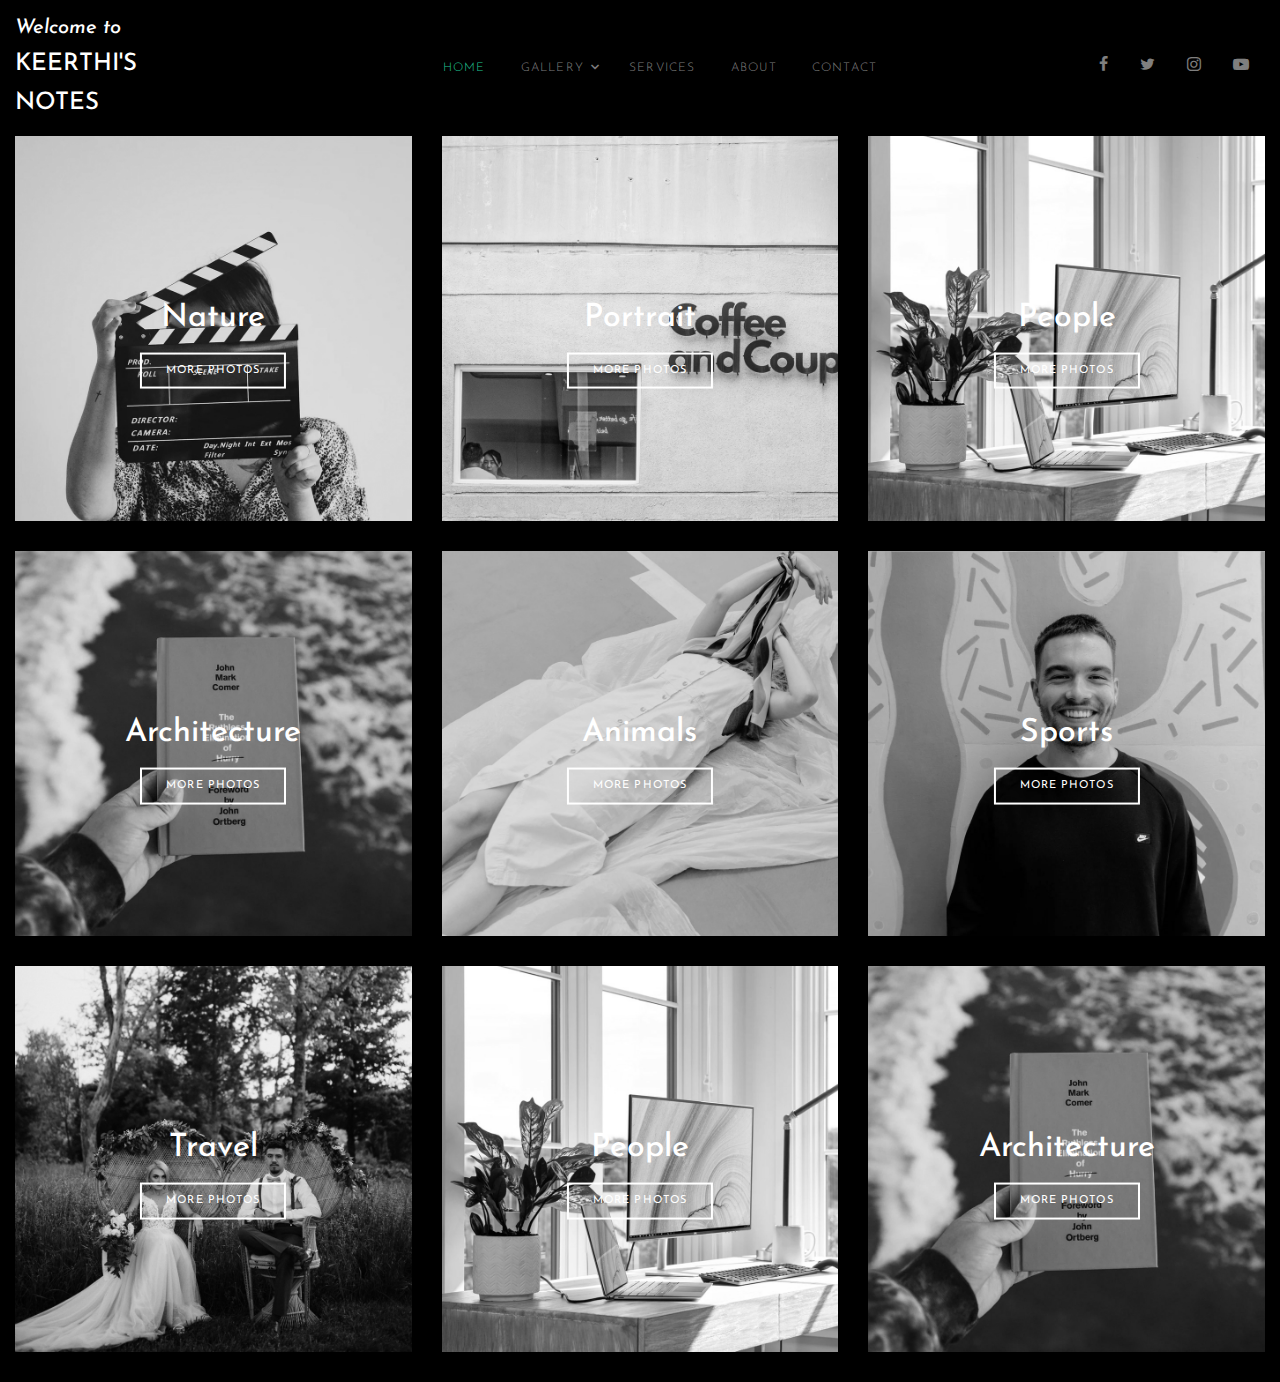
==== templates/index.html @ 89a1dc0a "imported files" ====
<!DOCTYPE html>
<html lang="en">
<head>
 

  <title>Keerthi &natur; Notes</title>
  <meta charset="utf-8">
  <meta name="viewport" content="width=device-width, initial-scale=1, shrink-to-fit=no">
  <link href="/static/images/favicon.png" rel="icon">
  <link href="/static/images/apple-touch-icon.png" rel="apple-touch-icon">
  <link href="https://fonts.googleapis.com/css2?family=Josefin+Sans:wght@400;700&family=Roboto+Mono:wght@400;700&display=swap" rel="stylesheet">
  <link rel="stylesheet" href="/static/fonts/icomoon/style.css">

  <link rel="stylesheet" href="/static/css/bootstrap.min.css">
  <link rel="stylesheet" href="/static/css/magnific-popup.css">
  <link rel="stylesheet" href="/static/css/jquery-ui.css">
  <link rel="stylesheet" href="/static/css/owl.carousel.min.css">
  <link rel="stylesheet" href="/static/css/owl.theme.default.min.css">

  <link rel="stylesheet" href="/static/css/lightgallery.min.css">    

  <link rel="stylesheet" href="/static/css/bootstrap-datepicker.css">

  <link rel="stylesheet" href="/static/fonts/flaticon/font/flaticon.css">

  <link rel="stylesheet" href="/static/css/swiper.css">

  <link rel="stylesheet" href="/static/css/aos.css">

  <link rel="stylesheet" href="/static/css/style.css">

</head>
<body>
  
  
  <div class="site-wrap">
    
    <div class="site-mobile-menu">

      <div class="site-mobile-menu-header">
        <div class="site-mobile-menu-close mt-3">
          <span class="icon-close2 js-menu-toggle"></span>
          
        </div>
      </div>
      <div class="site-mobile-menu-body"></div>
    </div>
    
   

    <header class="site-navbar py-3" role="banner">

      <div class="container-fluid">
        
        <div class="row align-items-center">
          
          <div class="col-6 col-xl-2" data-aos="fade-down">
            <span class="text-white h5 mb-0"><em>Welcome to</em></span>
            <h2 class="mb-0"><a href="/" class="text-white h4 mb-0">KEERTHI'S NOTES</a></h2>
          </div>
          
          <div class="col-10 col-md-8 d-none d-xl-block" data-aos="fade-down">
            
            <nav class="site-navigation position-relative text-right text-lg-center" role="navigation">

              <ul class="site-menu js-clone-nav mx-auto d-none d-lg-block">
                <li class="active"><a href="/">Home</a></li>
                <li class="has-children">
                  <a href="/single">Gallery</a>
                  <ul class="dropdown">
                    <li><a href="#">Nature</a></li>
                    <li><a href="#">Portrait</a></li>
                    <li><a href="#">People</a></li>
                    <li><a href="#">Architecture</a></li>
                    <li><a href="#">Animals</a></li>
                    <li><a href="#">Sports</a></li>
                    <li><a href="#">Travel</a></li>
                    <li class="has-children">
                      <a href="#">Sub Menu</a>
                      <ul class="dropdown">
                        <li><a href="#">Menu One</a></li>
                        <li><a href="#">Menu Two</a></li>
                        <li><a href="#">Menu Three</a></li>
                      </ul>
                    </li>
                  </ul>
                </li>
                <li><a href="/services">Services</a></li>
                <li><a href="/about">About</a></li>
                <li><a href="/templates/contact">Contact</a></li>
              </ul>
            </nav>
          </div>
          
          <div class="col-6 col-xl-2 text-right" data-aos="fade-down">
            <div class="d-none d-xl-inline-block">
              <ul class="site-menu js-clone-nav ml-auto list-unstyled d-flex text-right mb-0" data-class="social">
                <li>
                  <a href="#" class="pl-0 pr-3"><span class="icon-facebook"></span></a>
                </li>
                <li>
                  <a href="#" class="pl-3 pr-3"><span class="icon-twitter"></span></a>
                </li>
                <li>
                  <a href="#" class="pl-3 pr-3"><span class="icon-instagram"></span></a>
                </li>
                <li>
                  <a href="#" class="pl-3 pr-3"><span class="icon-youtube-play"></span></a>
                </li>
              </ul>
            </div>

            <div class="d-inline-block d-xl-none ml-md-0 mr-auto py-3" style="position: relative; top: 3px;"><a href="#" class="site-menu-toggle js-menu-toggle text-black"><span class="icon-menu h3"></span></a></div>

          </div>

        </div>
      </div>
      
    </header>

    

    <div class="container-fluid" data-aos="fade" data-aos-delay="500">
      <div class="row">
        <div class="col-lg-4">

          <div class="image-wrap-2">
            <div class="image-info">
              <h2 class="mb-3">Nature</h2>
              <a href="/single" class="btn btn-outline-white py-2 px-4">More Photos</a>
            </div>
            <img src="/static/images/img_1.jpg" alt="Image" class="img-fluid">
          </div>

        </div>
        <div class="col-lg-4">
          <div class="image-wrap-2">
            <div class="image-info">
              <h2 class="mb-3">Portrait</h2>
              <a href="/single" class="btn btn-outline-white py-2 px-4">More Photos</a>
            </div>
            <img src="/static/images/img_2.jpg" alt="Image" class="img-fluid">
          </div>
        </div>
        <div class="col-lg-4">
          <div class="image-wrap-2">
            <div class="image-info">
              <h2 class="mb-3">People</h2>
              <a href="/single" class="btn btn-outline-white py-2 px-4">More Photos</a>
            </div>
            <img src="/static/images/img_3.jpg" alt="Image" class="img-fluid">
          </div>
        </div>

        <div class="col-lg-4">
          <div class="image-wrap-2">
            <div class="image-info">
              <h2 class="mb-3">Architecture</h2>
              <a href="/single" class="btn btn-outline-white py-2 px-4">More Photos</a>
            </div>
            <img src="/static/images/img_4.jpg" alt="Image" class="img-fluid">
          </div>
        </div>

        <div class="col-lg-4">
          <div class="image-wrap-2">
            <div class="image-info">
              <h2 class="mb-3">Animals</h2>
              <a href="/single" class="btn btn-outline-white py-2 px-4">More Photos</a>
            </div>
            <img src="/static/images/img_5.jpg" alt="Image" class="img-fluid">
          </div>
        </div>

        <div class="col-lg-4">
          <div class="image-wrap-2">
            <div class="image-info">
              <h2 class="mb-3">Sports</h2>
              <a href="/single" class="btn btn-outline-white py-2 px-4">More Photos</a>
            </div>
            <img src="/static/images/img_6.jpg" alt="Image" class="img-fluid">
          </div>
        </div>

        <div class="col-lg-4">
          <div class="image-wrap-2">
            <div class="image-info">
              <h2 class="mb-3">Travel</h2>
              <a href="/single" class="btn btn-outline-white py-2 px-4">More Photos</a>
            </div>
            <img src="/static/images/img_7.jpg" alt="Image" class="img-fluid">
          </div>
        </div>

        <div class="col-lg-4">
          <div class="image-wrap-2">
            <div class="image-info">
              <h2 class="mb-3">People</h2>
              <a href="/single" class="btn btn-outline-white py-2 px-4">More Photos</a>
            </div>
            <img src="/static/images/img_3.jpg" alt="Image" class="img-fluid">
          </div>
        </div>

        <div class="col-lg-4">
          <div class="image-wrap-2">
            <div class="image-info">
              <h2 class="mb-3">Architecture</h2>
              <a href="/single" class="btn btn-outline-white py-2 px-4">More Photos</a>
            </div>
            <img src="/static/images/img_4.jpg" alt="Image" class="img-fluid">
          </div>
        </div>

      </div>
    </div>
    
    <!-- <div class="footer py-4">
      <div class="container-fluid text-center">
        <p> -->
          <!-- Link back to Colorlib can't be removed. Template is licensed under CC BY 3.0. -->
          <!-- Copyright &copy;<script data-cfasync="false" src="/cdn-cgi/scripts/5c5dd728/cloudflare-static/email-decode.min.js"></script><script>document.write(new Date().getFullYear());</script> All rights reserved | This template is made with <i class="icon-heart-o" aria-hidden="true"></i> by <a href="https://colorlib.com" target="_blank" >Colorlib</a> -->
          <!-- Link back to Colorlib can't be removed. Template is licensed under CC BY 3.0. -->
        <!-- </p>
      </div>
    </div> -->

    

    
    
  </div>
  

  <script src="/static/js/jquery-3.3.1.min.js"></script>
  <script src="/static/js/jquery-migrate-3.0.1.min.js"></script>
  <script src="/static/js/jquery-ui.js"></script>
  <script src="/static/js/popper.min.js"></script>
  <script src="/static/js/bootstrap.min.js"></script>
  <script src="/static/js/owl.carousel.min.js"></script>
  <script src="/static/js/jquery.stellar.min.js"></script>
  <script src="/static/js/jquery.countdown.min.js"></script>
  <script src="/static/js/jquery.magnific-popup.min.js"></script>
  <script src="/static/js/bootstrap-datepicker.min.js"></script>
  <script src="/static/js/swiper.min.js"></script>
  <script src="/static/js/aos.js"></script>

  <script src="/static/js/picturefill.min.js"></script>
  <script src="/static/js/lightgallery-all.min.js"></script>
  <script src="/static/js/jquery.mousewheel.min.js"></script>

  <script src="/static/js/main.js"></script>
  
  <script>
    $(document).ready(function(){
      $('#lightgallery').lightGallery();
    });
  </script>

</body>
</html>
---- static/fonts/icomoon/style.css ----
@font-face {
  font-family: 'icomoon';
  src:  url('fonts/icomoon.eot?10si43');
  src:  url('fonts/icomoon.eot?10si43#iefix') format('embedded-opentype'),
    url('fonts/icomoon.ttf?10si43') format('truetype'),
    url('fonts/icomoon.woff?10si43') format('woff'),
    url('fonts/icomoon.svg?10si43#icomoon') format('svg');
  font-weight: normal;
  font-style: normal;
}

[class^="icon-"], [class*=" icon-"] {
  /* use !important to prevent issues with browser extensions that change fonts */
  font-family: 'icomoon' !important;
  speak: none;
  font-style: normal;
  font-weight: normal;
  font-variant: normal;
  text-transform: none;
  line-height: 1;

  /* Better Font Rendering =========== */
  -webkit-font-smoothing: antialiased;
  -moz-osx-font-smoothing: grayscale;
}

.icon-asterisk:before {
  content: "\f069";
}
.icon-plus:before {
  content: "\f067";
}
.icon-question:before {
  content: "\f128";
}
.icon-minus:before {
  content: "\f068";
}
.icon-glass:before {
  content: "\f000";
}
.icon-music:before {
  content: "\f001";
}
.icon-search:before {
  content: "\f002";
}
.icon-envelope-o:before {
  content: "\f003";
}
.icon-heart:before {
  content: "\f004";
}
.icon-star:before {
  content: "\f005";
}
.icon-star-o:before {
  content: "\f006";
}
.icon-user:before {
  content: "\f007";
}
.icon-film:before {
  content: "\f008";
}
.icon-th-large:before {
  content: "\f009";
}
.icon-th:before {
  content: "\f00a";
}
.icon-th-list:before {
  content: "\f00b";
}
.icon-check:before {
  content: "\f00c";
}
.icon-close:before {
  content: "\f00d";
}
.icon-remove:before {
  content: "\f00d";
}
.icon-times:before {
  content: "\f00d";
}
.icon-search-plus:before {
  content: "\f00e";
}
.icon-search-minus:before {
  content: "\f010";
}
.icon-power-off:before {
  content: "\f011";
}
.icon-signal:before {
  content: "\f012";
}
.icon-cog:before {
  content: "\f013";
}
.icon-gear:before {
  content: "\f013";
}
.icon-trash-o:before {
  content: "\f014";
}
.icon-home:before {
  content: "\f015";
}
.icon-file-o:before {
  content: "\f016";
}
.icon-clock-o:before {
  content: "\f017";
}
.icon-road:before {
  content: "\f018";
}
.icon-download:before {
  content: "\f019";
}
.icon-arrow-circle-o-down:before {
  content: "\f01a";
}
.icon-arrow-circle-o-up:before {
  content: "\f01b";
}
.icon-inbox:before {
  content: "\f01c";
}
.icon-play-circle-o:before {
  content: "\f01d";
}
.icon-repeat:before {
  content: "\f01e";
}
.icon-rotate-right:before {
  content: "\f01e";
}
.icon-refresh:before {
  content: "\f021";
}
.icon-list-alt:before {
  content: "\f022";
}
.icon-lock:before {
  content: "\f023";
}
.icon-flag:before {
  content: "\f024";
}
.icon-headphones:before {
  content: "\f025";
}
.icon-volume-off:before {
  content: "\f026";
}
.icon-volume-down:before {
  content: "\f027";
}
.icon-volume-up:before {
  content: "\f028";
}
.icon-qrcode:before {
  content: "\f029";
}
.icon-barcode:before {
  content: "\f02a";
}
.icon-tag:before {
  content: "\f02b";
}
.icon-tags:before {
  content: "\f02c";
}
.icon-book:before {
  content: "\f02d";
}
.icon-bookmark:before {
  content: "\f02e";
}
.icon-print:before {
  content: "\f02f";
}
.icon-camera:before {
  content: "\f030";
}
.icon-font:before {
  content: "\f031";
}
.icon-bold:before {
  content: "\f032";
}
.icon-italic:before {
  content: "\f033";
}
.icon-text-height:before {
  content: "\f034";
}
.icon-text-width:before {
  content: "\f035";
}
.icon-align-left:before {
  content: "\f036";
}
.icon-align-center:before {
  content: "\f037";
}
.icon-align-right:before {
  content: "\f038";
}
.icon-align-justify:before {
  content: "\f039";
}
.icon-list:before {
  content: "\f03a";
}
.icon-dedent:before {
  content: "\f03b";
}
.icon-outdent:before {
  content: "\f03b";
}
.icon-indent:before {
  content: "\f03c";
}
.icon-video-camera:before {
  content: "\f03d";
}
.icon-image:before {
  content: "\f03e";
}
.icon-photo:before {
  content: "\f03e";
}
.icon-picture-o:before {
  content: "\f03e";
}
.icon-pencil:before {
  content: "\f040";
}
.icon-map-marker:before {
  content: "\f041";
}
.icon-adjust:before {
  content: "\f042";
}
.icon-tint:before {
  content: "\f043";
}
.icon-edit:before {
  content: "\f044";
}
.icon-pencil-square-o:before {
  content: "\f044";
}
.icon-share-square-o:before {
  content: "\f045";
}
.icon-check-square-o:before {
  content: "\f046";
}
.icon-arrows:before {
  content: "\f047";
}
.icon-step-backward:before {
  content: "\f048";
}
.icon-fast-backward:before {
  content: "\f049";
}
.icon-backward:before {
  content: "\f04a";
}
.icon-play:before {
  content: "\f04b";
}
.icon-pause:before {
  content: "\f04c";
}
.icon-stop:before {
  content: "\f04d";
}
.icon-forward:before {
  content: "\f04e";
}
.icon-fast-forward:before {
  content: "\f050";
}
.icon-step-forward:before {
  content: "\f051";
}
.icon-eject:before {
  content: "\f052";
}
.icon-chevron-left:before {
  content: "\f053";
}
.icon-chevron-right:before {
  content: "\f054";
}
.icon-plus-circle:before {
  content: "\f055";
}
.icon-minus-circle:before {
  content: "\f056";
}
.icon-times-circle:before {
  content: "\f057";
}
.icon-check-circle:before {
  content: "\f058";
}
.icon-question-circle:before {
  content: "\f059";
}
.icon-info-circle:before {
  content: "\f05a";
}
.icon-crosshairs:before {
  content: "\f05b";
}
.icon-times-circle-o:before {
  content: "\f05c";
}
.icon-check-circle-o:before {
  content: "\f05d";
}
.icon-ban:before {
  content: "\f05e";
}
.icon-arrow-left:before {
  content: "\f060";
}
.icon-arrow-right:before {
  content: "\f061";
}
.icon-arrow-up:before {
  content: "\f062";
}
.icon-arrow-down:before {
  content: "\f063";
}
.icon-mail-forward:before {
  content: "\f064";
}
.icon-share:before {
  content: "\f064";
}
.icon-expand:before {
  content: "\f065";
}
.icon-compress:before {
  content: "\f066";
}
.icon-exclamation-circle:before {
  content: "\f06a";
}
.icon-gift:before {
  content: "\f06b";
}
.icon-leaf:before {
  content: "\f06c";
}
.icon-fire:before {
  content: "\f06d";
}
.icon-eye:before {
  content: "\f06e";
}
.icon-eye-slash:before {
  content: "\f070";
}
.icon-exclamation-triangle:before {
  content: "\f071";
}
.icon-warning:before {
  content: "\f071";
}
.icon-plane:before {
  content: "\f072";
}
.icon-calendar:before {
  content: "\f073";
}
.icon-random:before {
  content: "\f074";
}
.icon-comment:before {
  content: "\f075";
}
.icon-magnet:before {
  content: "\f076";
}
.icon-chevron-up:before {
  content: "\f077";
}
.icon-chevron-down:before {
  content: "\f078";
}
.icon-retweet:before {
  content: "\f079";
}
.icon-shopping-cart:before {
  content: "\f07a";
}
.icon-folder:before {
  content: "\f07b";
}
.icon-folder-open:before {
  content: "\f07c";
}
.icon-arrows-v:before {
  content: "\f07d";
}
.icon-arrows-h:before {
  content: "\f07e";
}
.icon-bar-chart:before {
  content: "\f080";
}
.icon-bar-chart-o:before {
  content: "\f080";
}
.icon-twitter-square:before {
  content: "\f081";
}
.icon-facebook-square:before {
  content: "\f082";
}
.icon-camera-retro:before {
  content: "\f083";
}
.icon-key:before {
  content: "\f084";
}
.icon-cogs:before {
  content: "\f085";
}
.icon-gears:before {
  content: "\f085";
}
.icon-comments:before {
  content: "\f086";
}
.icon-thumbs-o-up:before {
  content: "\f087";
}
.icon-thumbs-o-down:before {
  content: "\f088";
}
.icon-star-half:before {
  content: "\f089";
}
.icon-heart-o:before {
  content: "\f08a";
}
.icon-sign-out:before {
  content: "\f08b";
}
.icon-linkedin-square:before {
  content: "\f08c";
}
.icon-thumb-tack:before {
  content: "\f08d";
}
.icon-external-link:before {
  content: "\f08e";
}
.icon-sign-in:before {
  content: "\f090";
}
.icon-trophy:before {
  content: "\f091";
}
.icon-github-square:before {
  content: "\f092";
}
.icon-upload:before {
  content: "\f093";
}
.icon-lemon-o:before {
  content: "\f094";
}
.icon-phone:before {
  content: "\f095";
}
.icon-square-o:before {
  content: "\f096";
}
.icon-bookmark-o:before {
  content: "\f097";
}
.icon-phone-square:before {
  content: "\f098";
}
.icon-twitter:before {
  content: "\f099";
}
.icon-facebook:before {
  content: "\f09a";
}
.icon-facebook-f:before {
  content: "\f09a";
}
.icon-github:before {
  content: "\f09b";
}
.icon-unlock:before {
  content: "\f09c";
}
.icon-credit-card:before {
  content: "\f09d";
}
.icon-feed:before {
  content: "\f09e";
}
.icon-rss:before {
  content: "\f09e";
}
.icon-hdd-o:before {
  content: "\f0a0";
}
.icon-bullhorn:before {
  content: "\f0a1";
}
.icon-bell-o:before {
  content: "\f0a2";
}
.icon-certificate:before {
  content: "\f0a3";
}
.icon-hand-o-right:before {
  content: "\f0a4";
}
.icon-hand-o-left:before {
  content: "\f0a5";
}
.icon-hand-o-up:before {
  content: "\f0a6";
}
.icon-hand-o-down:before {
  content: "\f0a7";
}
.icon-arrow-circle-left:before {
  content: "\f0a8";
}
.icon-arrow-circle-right:before {
  content: "\f0a9";
}
.icon-arrow-circle-up:before {
  content: "\f0aa";
}
.icon-arrow-circle-down:before {
  content: "\f0ab";
}
.icon-globe:before {
  content: "\f0ac";
}
.icon-wrench:before {
  content: "\f0ad";
}
.icon-tasks:before {
  content: "\f0ae";
}
.icon-filter:before {
  content: "\f0b0";
}
.icon-briefcase:before {
  content: "\f0b1";
}
.icon-arrows-alt:before {
  content: "\f0b2";
}
.icon-group:before {
  content: "\f0c0";
}
.icon-users:before {
  content: "\f0c0";
}
.icon-chain:before {
  content: "\f0c1";
}
.icon-link:before {
  content: "\f0c1";
}
.icon-cloud:before {
  content: "\f0c2";
}
.icon-flask:before {
  content: "\f0c3";
}
.icon-cut:before {
  content: "\f0c4";
}
.icon-scissors:before {
  content: "\f0c4";
}
.icon-copy:before {
  content: "\f0c5";
}
.icon-files-o:before {
  content: "\f0c5";
}
.icon-paperclip:before {
  content: "\f0c6";
}
.icon-floppy-o:before {
  content: "\f0c7";
}
.icon-save:before {
  content: "\f0c7";
}
.icon-square:before {
  content: "\f0c8";
}
.icon-bars:before {
  content: "\f0c9";
}
.icon-navicon:before {
  content: "\f0c9";
}
.icon-reorder:before {
  content: "\f0c9";
}
.icon-list-ul:before {
  content: "\f0ca";
}
.icon-list-ol:before {
  content: "\f0cb";
}
.icon-strikethrough:before {
  content: "\f0cc";
}
.icon-underline:before {
  content: "\f0cd";
}
.icon-table:before {
  content: "\f0ce";
}
.icon-magic:before {
  content: "\f0d0";
}
.icon-truck:before {
  content: "\f0d1";
}
.icon-pinterest:before {
  content: "\f0d2";
}
.icon-pinterest-square:before {
  content: "\f0d3";
}
.icon-google-plus-square:before {
  content: "\f0d4";
}
.icon-google-plus:before {
  content: "\f0d5";
}
.icon-money:before {
  content: "\f0d6";
}
.icon-caret-down:before {
  content: "\f0d7";
}
.icon-caret-up:before {
  content: "\f0d8";
}
.icon-caret-left:before {
  content: "\f0d9";
}
.icon-caret-right:before {
  content: "\f0da";
}
.icon-columns:before {
  content: "\f0db";
}
.icon-sort:before {
  content: "\f0dc";
}
.icon-unsorted:before {
  content: "\f0dc";
}
.icon-sort-desc:before {
  content: "\f0dd";
}
.icon-sort-down:before {
  content: "\f0dd";
}
.icon-sort-asc:before {
  content: "\f0de";
}
.icon-sort-up:before {
  content: "\f0de";
}
.icon-envelope:before {
  content: "\f0e0";
}
.icon-linkedin:before {
  content: "\f0e1";
}
.icon-rotate-left:before {
  content: "\f0e2";
}
.icon-undo:before {
  content: "\f0e2";
}
.icon-gavel:before {
  content: "\f0e3";
}
.icon-legal:before {
  content: "\f0e3";
}
.icon-dashboard:before {
  content: "\f0e4";
}
.icon-tachometer:before {
  content: "\f0e4";
}
.icon-comment-o:before {
  content: "\f0e5";
}
.icon-comments-o:before {
  content: "\f0e6";
}
.icon-bolt:before {
  content: "\f0e7";
}
.icon-flash:before {
  content: "\f0e7";
}
.icon-sitemap:before {
  content: "\f0e8";
}
.icon-umbrella:before {
  content: "\f0e9";
}
.icon-clipboard:before {
  content: "\f0ea";
}
.icon-paste:before {
  content: "\f0ea";
}
.icon-lightbulb-o:before {
  content: "\f0eb";
}
.icon-exchange:before {
  content: "\f0ec";
}
.icon-cloud-download:before {
  content: "\f0ed";
}
.icon-cloud-upload:before {
  content: "\f0ee";
}
.icon-user-md:before {
  content: "\f0f0";
}
.icon-stethoscope:before {
  content: "\f0f1";
}
.icon-suitcase:before {
  content: "\f0f2";
}
.icon-bell:before {
  content: "\f0f3";
}
.icon-coffee:before {
  content: "\f0f4";
}
.icon-cutlery:before {
  content: "\f0f5";
}
.icon-file-text-o:before {
  content: "\f0f6";
}
.icon-building-o:before {
  content: "\f0f7";
}
.icon-hospital-o:before {
  content: "\f0f8";
}
.icon-ambulance:before {
  content: "\f0f9";
}
.icon-medkit:before {
  content: "\f0fa";
}
.icon-fighter-jet:before {
  content: "\f0fb";
}
.icon-beer:before {
  content: "\f0fc";
}
.icon-h-square:before {
  content: "\f0fd";
}
.icon-plus-square:before {
  content: "\f0fe";
}
.icon-angle-double-left:before {
  content: "\f100";
}
.icon-angle-double-right:before {
  content: "\f101";
}
.icon-angle-double-up:before {
  content: "\f102";
}
.icon-angle-double-down:before {
  content: "\f103";
}
.icon-angle-left:before {
  content: "\f104";
}
.icon-angle-right:before {
  content: "\f105";
}
.icon-angle-up:before {
  content: "\f106";
}
.icon-angle-down:before {
  content: "\f107";
}
.icon-desktop:before {
  content: "\f108";
}
.icon-laptop:before {
  content: "\f109";
}
.icon-tablet:before {
  content: "\f10a";
}
.icon-mobile:before {
  content: "\f10b";
}
.icon-mobile-phone:before {
  content: "\f10b";
}
.icon-circle-o:before {
  content: "\f10c";
}
.icon-quote-left:before {
  content: "\f10d";
}
.icon-quote-right:before {
  content: "\f10e";
}
.icon-spinner:before {
  content: "\f110";
}
.icon-circle:before {
  content: "\f111";
}
.icon-mail-reply:before {
  content: "\f112";
}
.icon-reply:before {
  content: "\f112";
}
.icon-github-alt:before {
  content: "\f113";
}
.icon-folder-o:before {
  content: "\f114";
}
.icon-folder-open-o:before {
  content: "\f115";
}
.icon-smile-o:before {
  content: "\f118";
}
.icon-frown-o:before {
  content: "\f119";
}
.icon-meh-o:before {
  content: "\f11a";
}
.icon-gamepad:before {
  content: "\f11b";
}
.icon-keyboard-o:before {
  content: "\f11c";
}
.icon-flag-o:before {
  content: "\f11d";
}
.icon-flag-checkered:before {
  content: "\f11e";
}
.icon-terminal:before {
  content: "\f120";
}
.icon-code:before {
  content: "\f121";
}
.icon-mail-reply-all:before {
  content: "\f122";
}
.icon-reply-all:before {
  content: "\f122";
}
.icon-star-half-empty:before {
  content: "\f123";
}
.icon-star-half-full:before {
  content: "\f123";
}
.icon-star-half-o:before {
  content: "\f123";
}
.icon-location-arrow:before {
  content: "\f124";
}
.icon-crop:before {
  content: "\f125";
}
.icon-code-fork:before {
  content: "\f126";
}
.icon-chain-broken:before {
  content: "\f127";
}
.icon-unlink:before {
  content: "\f127";
}
.icon-info:before {
  content: "\f129";
}
.icon-exclamation:before {
  content: "\f12a";
}
.icon-superscript:before {
  content: "\f12b";
}
.icon-subscript:before {
  content: "\f12c";
}
.icon-eraser:before {
  content: "\f12d";
}
.icon-puzzle-piece:before {
  content: "\f12e";
}
.icon-microphone:before {
  content: "\f130";
}
.icon-microphone-slash:before {
  content: "\f131";
}
.icon-shield:before {
  content: "\f132";
}
.icon-calendar-o:before {
  content: "\f133";
}
.icon-fire-extinguisher:before {
  content: "\f134";
}
.icon-rocket:before {
  content: "\f135";
}
.icon-maxcdn:before {
  content: "\f136";
}
.icon-chevron-circle-left:before {
  content: "\f137";
}
.icon-chevron-circle-right:before {
  content: "\f138";
}
.icon-chevron-circle-up:before {
  content: "\f139";
}
.icon-chevron-circle-down:before {
  content: "\f13a";
}
.icon-html5:before {
  content: "\f13b";
}
.icon-css3:before {
  content: "\f13c";
}
.icon-anchor:before {
  content: "\f13d";
}
.icon-unlock-alt:before {
  content: "\f13e";
}
.icon-bullseye:before {
  content: "\f140";
}
.icon-ellipsis-h:before {
  content: "\f141";
}
.icon-ellipsis-v:before {
  content: "\f142";
}
.icon-rss-square:before {
  content: "\f143";
}
.icon-play-circle:before {
  content: "\f144";
}
.icon-ticket:before {
  content: "\f145";
}
.icon-minus-square:before {
  content: "\f146";
}
.icon-minus-square-o:before {
  content: "\f147";
}
.icon-level-up:before {
  content: "\f148";
}
.icon-level-down:before {
  content: "\f149";
}
.icon-check-square:before {
  content: "\f14a";
}
.icon-pencil-square:before {
  content: "\f14b";
}
.icon-external-link-square:before {
  content: "\f14c";
}
.icon-share-square:before {
  content: "\f14d";
}
.icon-compass:before {
  content: "\f14e";
}
.icon-caret-square-o-down:before {
  content: "\f150";
}
.icon-toggle-down:before {
  content: "\f150";
}
.icon-caret-square-o-up:before {
  content: "\f151";
}
.icon-toggle-up:before {
  content: "\f151";
}
.icon-caret-square-o-right:before {
  content: "\f152";
}
.icon-toggle-right:before {
  content: "\f152";
}
.icon-eur:before {
  content: "\f153";
}
.icon-euro:before {
  content: "\f153";
}
.icon-gbp:before {
  content: "\f154";
}
.icon-dollar:before {
  content: "\f155";
}
.icon-usd:before {
  content: "\f155";
}
.icon-inr:before {
  content: "\f156";
}
.icon-rupee:before {
  content: "\f156";
}
.icon-cny:before {
  content: "\f157";
}
.icon-jpy:before {
  content: "\f157";
}
.icon-rmb:before {
  content: "\f157";
}
.icon-yen:before {
  content: "\f157";
}
.icon-rouble:before {
  content: "\f158";
}
.icon-rub:before {
  content: "\f158";
}
.icon-ruble:before {
  content: "\f158";
}
.icon-krw:before {
  content: "\f159";
}
.icon-won:before {
  content: "\f159";
}
.icon-bitcoin:before {
  content: "\f15a";
}
.icon-btc:before {
  content: "\f15a";
}
.icon-file:before {
  content: "\f15b";
}
.icon-file-text:before {
  content: "\f15c";
}
.icon-sort-alpha-asc:before {
  content: "\f15d";
}
.icon-sort-alpha-desc:before {
  content: "\f15e";
}
.icon-sort-amount-asc:before {
  content: "\f160";
}
.icon-sort-amount-desc:before {
  content: "\f161";
}
.icon-sort-numeric-asc:before {
  content: "\f162";
}
.icon-sort-numeric-desc:before {
  content: "\f163";
}
.icon-thumbs-up:before {
  content: "\f164";
}
.icon-thumbs-down:before {
  content: "\f165";
}
.icon-youtube-square:before {
  content: "\f166";
}
.icon-youtube:before {
  content: "\f167";
}
.icon-xing:before {
  content: "\f168";
}
.icon-xing-square:before {
  content: "\f169";
}
.icon-youtube-play:before {
  content: "\f16a";
}
.icon-dropbox:before {
  content: "\f16b";
}
.icon-stack-overflow:before {
  content: "\f16c";
}
.icon-instagram:before {
  content: "\f16d";
}
.icon-flickr:before {
  content: "\f16e";
}
.icon-adn:before {
  content: "\f170";
}
.icon-bitbucket:before {
  content: "\f171";
}
.icon-bitbucket-square:before {
  content: "\f172";
}
.icon-tumblr:before {
  content: "\f173";
}
.icon-tumblr-square:before {
  content: "\f174";
}
.icon-long-arrow-down:before {
  content: "\f175";
}
.icon-long-arrow-up:before {
  content: "\f176";
}
.icon-long-arrow-left:before {
  content: "\f177";
}
.icon-long-arrow-right:before {
  content: "\f178";
}
.icon-apple:before {
  content: "\f179";
}
.icon-windows:before {
  content: "\f17a";
}
.icon-android:before {
  content: "\f17b";
}
.icon-linux:before {
  content: "\f17c";
}
.icon-dribbble:before {
  content: "\f17d";
}
.icon-skype:before {
  content: "\f17e";
}
.icon-foursquare:before {
  content: "\f180";
}
.icon-trello:before {
  content: "\f181";
}
.icon-female:before {
  content: "\f182";
}
.icon-male:before {
  content: "\f183";
}
.icon-gittip:before {
  content: "\f184";
}
.icon-gratipay:before {
  content: "\f184";
}
.icon-sun-o:before {
  content: "\f185";
}
.icon-moon-o:before {
  content: "\f186";
}
.icon-archive:before {
  content: "\f187";
}
.icon-bug:before {
  content: "\f188";
}
.icon-vk:before {
  content: "\f189";
}
.icon-weibo:before {
  content: "\f18a";
}
.icon-renren:before {
  content: "\f18b";
}
.icon-pagelines:before {
  content: "\f18c";
}
.icon-stack-exchange:before {
  content: "\f18d";
}
.icon-arrow-circle-o-right:before {
  content: "\f18e";
}
.icon-arrow-circle-o-left:before {
  content: "\f190";
}
.icon-caret-square-o-left:before {
  content: "\f191";
}
.icon-toggle-left:before {
  content: "\f191";
}
.icon-dot-circle-o:before {
  content: "\f192";
}
.icon-wheelchair:before {
  content: "\f193";
}
.icon-vimeo-square:before {
  content: "\f194";
}
.icon-try:before {
  content: "\f195";
}
.icon-turkish-lira:before {
  content: "\f195";
}
.icon-plus-square-o:before {
  content: "\f196";
}
.icon-space-shuttle:before {
  content: "\f197";
}
.icon-slack:before {
  content: "\f198";
}
.icon-envelope-square:before {
  content: "\f199";
}
.icon-wordpress:before {
  content: "\f19a";
}
.icon-openid:before {
  content: "\f19b";
}
.icon-bank:before {
  content: "\f19c";
}
.icon-institution:before {
  content: "\f19c";
}
.icon-university:before {
  content: "\f19c";
}
.icon-graduation-cap:before {
  content: "\f19d";
}
.icon-mortar-board:before {
  content: "\f19d";
}
.icon-yahoo:before {
  content: "\f19e";
}
.icon-google:before {
  content: "\f1a0";
}
.icon-reddit:before {
  content: "\f1a1";
}
.icon-reddit-square:before {
  content: "\f1a2";
}
.icon-stumbleupon-circle:before {
  content: "\f1a3";
}
.icon-stumbleupon:before {
  content: "\f1a4";
}
.icon-delicious:before {
  content: "\f1a5";
}
.icon-digg:before {
  content: "\f1a6";
}
.icon-pied-piper-pp:before {
  content: "\f1a7";
}
.icon-pied-piper-alt:before {
  content: "\f1a8";
}
.icon-drupal:before {
  content: "\f1a9";
}
.icon-joomla:before {
  content: "\f1aa";
}
.icon-language:before {
  content: "\f1ab";
}
.icon-fax:before {
  content: "\f1ac";
}
.icon-building:before {
  content: "\f1ad";
}
.icon-child:before {
  content: "\f1ae";
}
.icon-paw:before {
  content: "\f1b0";
}
.icon-spoon:before {
  content: "\f1b1";
}
.icon-cube:before {
  content: "\f1b2";
}
.icon-cubes:before {
  content: "\f1b3";
}
.icon-behance:before {
  content: "\f1b4";
}
.icon-behance-square:before {
  content: "\f1b5";
}
.icon-steam:before {
  content: "\f1b6";
}
.icon-steam-square:before {
  content: "\f1b7";
}
.icon-recycle:before {
  content: "\f1b8";
}
.icon-automobile:before {
  content: "\f1b9";
}
.icon-car:before {
  content: "\f1b9";
}
.icon-cab:before {
  content: "\f1ba";
}
.icon-taxi:before {
  content: "\f1ba";
}
.icon-tree:before {
  content: "\f1bb";
}
.icon-spotify:before {
  content: "\f1bc";
}
.icon-deviantart:before {
  content: "\f1bd";
}
.icon-soundcloud:before {
  content: "\f1be";
}
.icon-database:before {
  content: "\f1c0";
}
.icon-file-pdf-o:before {
  content: "\f1c1";
}
.icon-file-word-o:before {
  content: "\f1c2";
}
.icon-file-excel-o:before {
  content: "\f1c3";
}
.icon-file-powerpoint-o:before {
  content: "\f1c4";
}
.icon-file-image-o:before {
  content: "\f1c5";
}
.icon-file-photo-o:before {
  content: "\f1c5";
}
.icon-file-picture-o:before {
  content: "\f1c5";
}
.icon-file-archive-o:before {
  content: "\f1c6";
}
.icon-file-zip-o:before {
  content: "\f1c6";
}
.icon-file-audio-o:before {
  content: "\f1c7";
}
.icon-file-sound-o:before {
  content: "\f1c7";
}
.icon-file-movie-o:before {
  content: "\f1c8";
}
.icon-file-video-o:before {
  content: "\f1c8";
}
.icon-file-code-o:before {
  content: "\f1c9";
}
.icon-vine:before {
  content: "\f1ca";
}
.icon-codepen:before {
  content: "\f1cb";
}
.icon-jsfiddle:before {
  content: "\f1cc";
}
.icon-life-bouy:before {
  content: "\f1cd";
}
.icon-life-buoy:before {
  content: "\f1cd";
}
.icon-life-ring:before {
  content: "\f1cd";
}
.icon-life-saver:before {
  content: "\f1cd";
}
.icon-support:before {
  content: "\f1cd";
}
.icon-circle-o-notch:before {
  content: "\f1ce";
}
.icon-ra:before {
  content: "\f1d0";
}
.icon-rebel:before {
  content: "\f1d0";
}
.icon-resistance:before {
  content: "\f1d0";
}
.icon-empire:before {
  content: "\f1d1";
}
.icon-ge:before {
  content: "\f1d1";
}
.icon-git-square:before {
  content: "\f1d2";
}
.icon-git:before {
  content: "\f1d3";
}
.icon-hacker-news:before {
  content: "\f1d4";
}
.icon-y-combinator-square:before {
  content: "\f1d4";
}
.icon-yc-square:before {
  content: "\f1d4";
}
.icon-tencent-weibo:before {
  content: "\f1d5";
}
.icon-qq:before {
  content: "\f1d6";
}
.icon-wechat:before {
  content: "\f1d7";
}
.icon-weixin:before {
  content: "\f1d7";
}
.icon-paper-plane:before {
  content: "\f1d8";
}
.icon-send:before {
  content: "\f1d8";
}
.icon-paper-plane-o:before {
  content: "\f1d9";
}
.icon-send-o:before {
  content: "\f1d9";
}
.icon-history:before {
  content: "\f1da";
}
.icon-circle-thin:before {
  content: "\f1db";
}
.icon-header:before {
  content: "\f1dc";
}
.icon-paragraph:before {
  content: "\f1dd";
}
.icon-sliders:before {
  content: "\f1de";
}
.icon-share-alt:before {
  content: "\f1e0";
}
.icon-share-alt-square:before {
  content: "\f1e1";
}
.icon-bomb:before {
  content: "\f1e2";
}
.icon-futbol-o:before {
  content: "\f1e3";
}
.icon-soccer-ball-o:before {
  content: "\f1e3";
}
.icon-tty:before {
  content: "\f1e4";
}
.icon-binoculars:before {
  content: "\f1e5";
}
.icon-plug:before {
  content: "\f1e6";
}
.icon-slideshare:before {
  content: "\f1e7";
}
.icon-twitch:before {
  content: "\f1e8";
}
.icon-yelp:before {
  content: "\f1e9";
}
.icon-newspaper-o:before {
  content: "\f1ea";
}
.icon-wifi:before {
  content: "\f1eb";
}
.icon-calculator:before {
  content: "\f1ec";
}
.icon-paypal:before {
  content: "\f1ed";
}
.icon-google-wallet:before {
  content: "\f1ee";
}
.icon-cc-visa:before {
  content: "\f1f0";
}
.icon-cc-mastercard:before {
  content: "\f1f1";
}
.icon-cc-discover:before {
  content: "\f1f2";
}
.icon-cc-amex:before {
  content: "\f1f3";
}
.icon-cc-paypal:before {
  content: "\f1f4";
}
.icon-cc-stripe:before {
  content: "\f1f5";
}
.icon-bell-slash:before {
  content: "\f1f6";
}
.icon-bell-slash-o:before {
  content: "\f1f7";
}
.icon-trash:before {
  content: "\f1f8";
}
.icon-copyright:before {
  content: "\f1f9";
}
.icon-at:before {
  content: "\f1fa";
}
.icon-eyedropper:before {
  content: "\f1fb";
}
.icon-paint-brush:before {
  content: "\f1fc";
}
.icon-birthday-cake:before {
  content: "\f1fd";
}
.icon-area-chart:before {
  content: "\f1fe";
}
.icon-pie-chart:before {
  content: "\f200";
}
.icon-line-chart:before {
  content: "\f201";
}
.icon-lastfm:before {
  content: "\f202";
}
.icon-lastfm-square:before {
  content: "\f203";
}
.icon-toggle-off:before {
  content: "\f204";
}
.icon-toggle-on:before {
  content: "\f205";
}
.icon-bicycle:before {
  content: "\f206";
}
.icon-bus:before {
  content: "\f207";
}
.icon-ioxhost:before {
  content: "\f208";
}
.icon-angellist:before {
  content: "\f209";
}
.icon-cc:before {
  content: "\f20a";
}
.icon-ils:before {
  content: "\f20b";
}
.icon-shekel:before {
  content: "\f20b";
}
.icon-sheqel:before {
  content: "\f20b";
}
.icon-meanpath:before {
  content: "\f20c";
}
.icon-buysellads:before {
  content: "\f20d";
}
.icon-connectdevelop:before {
  content: "\f20e";
}
.icon-dashcube:before {
  content: "\f210";
}
.icon-forumbee:before {
  content: "\f211";
}
.icon-leanpub:before {
  content: "\f212";
}
.icon-sellsy:before {
  content: "\f213";
}
.icon-shirtsinbulk:before {
  content: "\f214";
}
.icon-simplybuilt:before {
  content: "\f215";
}
.icon-skyatlas:before {
  content: "\f216";
}
.icon-cart-plus:before {
  content: "\f217";
}
.icon-cart-arrow-down:before {
  content: "\f218";
}
.icon-diamond:before {
  content: "\f219";
}
.icon-ship:before {
  content: "\f21a";
}
.icon-user-secret:before {
  content: "\f21b";
}
.icon-motorcycle:before {
  content: "\f21c";
}
.icon-street-view:before {
  content: "\f21d";
}
.icon-heartbeat:before {
  content: "\f21e";
}
.icon-venus:before {
  content: "\f221";
}
.icon-mars:before {
  content: "\f222";
}
.icon-mercury:before {
  content: "\f223";
}
.icon-intersex:before {
  content: "\f224";
}
.icon-transgender:before {
  content: "\f224";
}
.icon-transgender-alt:before {
  content: "\f225";
}
.icon-venus-double:before {
  content: "\f226";
}
.icon-mars-double:before {
  content: "\f227";
}
.icon-venus-mars:before {
  content: "\f228";
}
.icon-mars-stroke:before {
  content: "\f229";
}
.icon-mars-stroke-v:before {
  content: "\f22a";
}
.icon-mars-stroke-h:before {
  content: "\f22b";
}
.icon-neuter:before {
  content: "\f22c";
}
.icon-genderless:before {
  content: "\f22d";
}
.icon-facebook-official:before {
  content: "\f230";
}
.icon-pinterest-p:before {
  content: "\f231";
}
.icon-whatsapp:before {
  content: "\f232";
}
.icon-server:before {
  content: "\f233";
}
.icon-user-plus:before {
  content: "\f234";
}
.icon-user-times:before {
  content: "\f235";
}
.icon-bed:before {
  content: "\f236";
}
.icon-hotel:before {
  content: "\f236";
}
.icon-viacoin:before {
  content: "\f237";
}
.icon-train:before {
  content: "\f238";
}
.icon-subway:before {
  content: "\f239";
}
.icon-medium:before {
  content: "\f23a";
}
.icon-y-combinator:before {
  content: "\f23b";
}
.icon-yc:before {
  content: "\f23b";
}
.icon-optin-monster:before {
  content: "\f23c";
}
.icon-opencart:before {
  content: "\f23d";
}
.icon-expeditedssl:before {
  content: "\f23e";
}
.icon-battery:before {
  content: "\f240";
}
.icon-battery-4:before {
  content: "\f240";
}
.icon-battery-full:before {
  content: "\f240";
}
.icon-battery-3:before {
  content: "\f241";
}
.icon-battery-three-quarters:before {
  content: "\f241";
}
.icon-battery-2:before {
  content: "\f242";
}
.icon-battery-half:before {
  content: "\f242";
}
.icon-battery-1:before {
  content: "\f243";
}
.icon-battery-quarter:before {
  content: "\f243";
}
.icon-battery-0:before {
  content: "\f244";
}
.icon-battery-empty:before {
  content: "\f244";
}
.icon-mouse-pointer:before {
  content: "\f245";
}
.icon-i-cursor:before {
  content: "\f246";
}
.icon-object-group:before {
  content: "\f247";
}
.icon-object-ungroup:before {
  content: "\f248";
}
.icon-sticky-note:before {
  content: "\f249";
}
.icon-sticky-note-o:before {
  content: "\f24a";
}
.icon-cc-jcb:before {
  content: "\f24b";
}
.icon-cc-diners-club:before {
  content: "\f24c";
}
.icon-clone:before {
  content: "\f24d";
}
.icon-balance-scale:before {
  content: "\f24e";
}
.icon-hourglass-o:before {
  content: "\f250";
}
.icon-hourglass-1:before {
  content: "\f251";
}
.icon-hourglass-start:before {
  content: "\f251";
}
.icon-hourglass-2:before {
  content: "\f252";
}
.icon-hourglass-half:before {
  content: "\f252";
}
.icon-hourglass-3:before {
  content: "\f253";
}
.icon-hourglass-end:before {
  content: "\f253";
}
.icon-hourglass:before {
  content: "\f254";
}
.icon-hand-grab-o:before {
  content: "\f255";
}
.icon-hand-rock-o:before {
  content: "\f255";
}
.icon-hand-paper-o:before {
  content: "\f256";
}
.icon-hand-stop-o:before {
  content: "\f256";
}
.icon-hand-scissors-o:before {
  content: "\f257";
}
.icon-hand-lizard-o:before {
  content: "\f258";
}
.icon-hand-spock-o:before {
  content: "\f259";
}
.icon-hand-pointer-o:before {
  content: "\f25a";
}
.icon-hand-peace-o:before {
  content: "\f25b";
}
.icon-trademark:before {
  content: "\f25c";
}
.icon-registered:before {
  content: "\f25d";
}
.icon-creative-commons:before {
  content: "\f25e";
}
.icon-gg:before {
  content: "\f260";
}
.icon-gg-circle:before {
  content: "\f261";
}
.icon-tripadvisor:before {
  content: "\f262";
}
.icon-odnoklassniki:before {
  content: "\f263";
}
.icon-odnoklassniki-square:before {
  content: "\f264";
}
.icon-get-pocket:before {
  content: "\f265";
}
.icon-wikipedia-w:before {
  content: "\f266";
}
.icon-safari:before {
  content: "\f267";
}
.icon-chrome:before {
  content: "\f268";
}
.icon-firefox:before {
  content: "\f269";
}
.icon-opera:before {
  content: "\f26a";
}
.icon-internet-explorer:before {
  content: "\f26b";
}
.icon-television:before {
  content: "\f26c";
}
.icon-tv:before {
  content: "\f26c";
}
.icon-contao:before {
  content: "\f26d";
}
.icon-500px:before {
  content: "\f26e";
}
.icon-amazon:before {
  content: "\f270";
}
.icon-calendar-plus-o:before {
  content: "\f271";
}
.icon-calendar-minus-o:before {
  content: "\f272";
}
.icon-calendar-times-o:before {
  content: "\f273";
}
.icon-calendar-check-o:before {
  content: "\f274";
}
.icon-industry:before {
  content: "\f275";
}
.icon-map-pin:before {
  content: "\f276";
}
.icon-map-signs:before {
  content: "\f277";
}
.icon-map-o:before {
  content: "\f278";
}
.icon-map:before {
  content: "\f279";
}
.icon-commenting:before {
  content: "\f27a";
}
.icon-commenting-o:before {
  content: "\f27b";
}
.icon-houzz:before {
  content: "\f27c";
}
.icon-vimeo:before {
  content: "\f27d";
}
.icon-black-tie:before {
  content: "\f27e";
}
.icon-fonticons:before {
  content: "\f280";
}
.icon-reddit-alien:before {
  content: "\f281";
}
.icon-edge:before {
  content: "\f282";
}
.icon-credit-card-alt:before {
  content: "\f283";
}
.icon-codiepie:before {
  content: "\f284";
}
.icon-modx:before {
  content: "\f285";
}
.icon-fort-awesome:before {
  content: "\f286";
}
.icon-usb:before {
  content: "\f287";
}
.icon-product-hunt:before {
  content: "\f288";
}
.icon-mixcloud:before {
  content: "\f289";
}
.icon-scribd:before {
  content: "\f28a";
}
.icon-pause-circle:before {
  content: "\f28b";
}
.icon-pause-circle-o:before {
  content: "\f28c";
}
.icon-stop-circle:before {
  content: "\f28d";
}
.icon-stop-circle-o:before {
  content: "\f28e";
}
.icon-shopping-bag:before {
  content: "\f290";
}
.icon-shopping-basket:before {
  content: "\f291";
}
.icon-hashtag:before {
  content: "\f292";
}
.icon-bluetooth:before {
  content: "\f293";
}
.icon-bluetooth-b:before {
  content: "\f294";
}
.icon-percent:before {
  content: "\f295";
}
.icon-gitlab:before {
  content: "\f296";
}
.icon-wpbeginner:before {
  content: "\f297";
}
.icon-wpforms:before {
  content: "\f298";
}
.icon-envira:before {
  content: "\f299";
}
.icon-universal-access:before {
  content: "\f29a";
}
.icon-wheelchair-alt:before {
  content: "\f29b";
}
.icon-question-circle-o:before {
  content: "\f29c";
}
.icon-blind:before {
  content: "\f29d";
}
.icon-audio-description:before {
  content: "\f29e";
}
.icon-volume-control-phone:before {
  content: "\f2a0";
}
.icon-braille:before {
  content: "\f2a1";
}
.icon-assistive-listening-systems:before {
  content: "\f2a2";
}
.icon-american-sign-language-interpreting:before {
  content: "\f2a3";
}
.icon-asl-interpreting:before {
  content: "\f2a3";
}
.icon-deaf:before {
  content: "\f2a4";
}
.icon-deafness:before {
  content: "\f2a4";
}
.icon-hard-of-hearing:before {
  content: "\f2a4";
}
.icon-glide:before {
  content: "\f2a5";
}
.icon-glide-g:before {
  content: "\f2a6";
}
.icon-sign-language:before {
  content: "\f2a7";
}
.icon-signing:before {
  content: "\f2a7";
}
.icon-low-vision:before {
  content: "\f2a8";
}
.icon-viadeo:before {
  content: "\f2a9";
}
.icon-viadeo-square:before {
  content: "\f2aa";
}
.icon-snapchat:before {
  content: "\f2ab";
}
.icon-snapchat-ghost:before {
  content: "\f2ac";
}
.icon-snapchat-square:before {
  content: "\f2ad";
}
.icon-pied-piper:before {
  content: "\f2ae";
}
.icon-first-order:before {
  content: "\f2b0";
}
.icon-yoast:before {
  content: "\f2b1";
}
.icon-themeisle:before {
  content: "\f2b2";
}
.icon-google-plus-circle:before {
  content: "\f2b3";
}
.icon-google-plus-official:before {
  content: "\f2b3";
}
.icon-fa:before {
  content: "\f2b4";
}
.icon-font-awesome:before {
  content: "\f2b4";
}
.icon-handshake-o:before {
  content: "\f2b5";
}
.icon-envelope-open:before {
  content: "\f2b6";
}
.icon-envelope-open-o:before {
  content: "\f2b7";
}
.icon-linode:before {
  content: "\f2b8";
}
.icon-address-book:before {
  content: "\f2b9";
}
.icon-address-book-o:before {
  content: "\f2ba";
}
.icon-address-card:before {
  content: "\f2bb";
}
.icon-vcard:before {
  content: "\f2bb";
}
.icon-address-card-o:before {
  content: "\f2bc";
}
.icon-vcard-o:before {
  content: "\f2bc";
}
.icon-user-circle:before {
  content: "\f2bd";
}
.icon-user-circle-o:before {
  content: "\f2be";
}
.icon-user-o:before {
  content: "\f2c0";
}
.icon-id-badge:before {
  content: "\f2c1";
}
.icon-drivers-license:before {
  content: "\f2c2";
}
.icon-id-card:before {
  content: "\f2c2";
}
.icon-drivers-license-o:before {
  content: "\f2c3";
}
.icon-id-card-o:before {
  content: "\f2c3";
}
.icon-quora:before {
  content: "\f2c4";
}
.icon-free-code-camp:before {
  content: "\f2c5";
}
.icon-telegram:before {
  content: "\f2c6";
}
.icon-thermometer:before {
  content: "\f2c7";
}
.icon-thermometer-4:before {
  content: "\f2c7";
}
.icon-thermometer-full:before {
  content: "\f2c7";
}
.icon-thermometer-3:before {
  content: "\f2c8";
}
.icon-thermometer-three-quarters:before {
  content: "\f2c8";
}
.icon-thermometer-2:before {
  content: "\f2c9";
}
.icon-thermometer-half:before {
  content: "\f2c9";
}
.icon-thermometer-1:before {
  content: "\f2ca";
}
.icon-thermometer-quarter:before {
  content: "\f2ca";
}
.icon-thermometer-0:before {
  content: "\f2cb";
}
.icon-thermometer-empty:before {
  content: "\f2cb";
}
.icon-shower:before {
  content: "\f2cc";
}
.icon-bath:before {
  content: "\f2cd";
}
.icon-bathtub:before {
  content: "\f2cd";
}
.icon-s15:before {
  content: "\f2cd";
}
.icon-podcast:before {
  content: "\f2ce";
}
.icon-window-maximize:before {
  content: "\f2d0";
}
.icon-window-minimize:before {
  content: "\f2d1";
}
.icon-window-restore:before {
  content: "\f2d2";
}
.icon-times-rectangle:before {
  content: "\f2d3";
}
.icon-window-close:before {
  content: "\f2d3";
}
.icon-times-rectangle-o:before {
  content: "\f2d4";
}
.icon-window-close-o:before {
  content: "\f2d4";
}
.icon-bandcamp:before {
  content: "\f2d5";
}
.icon-grav:before {
  content: "\f2d6";
}
.icon-etsy:before {
  content: "\f2d7";
}
.icon-imdb:before {
  content: "\f2d8";
}
.icon-ravelry:before {
  content: "\f2d9";
}
.icon-eercast:before {
  content: "\f2da";
}
.icon-microchip:before {
  content: "\f2db";
}
.icon-snowflake-o:before {
  content: "\f2dc";
}
.icon-superpowers:before {
  content: "\f2dd";
}
.icon-wpexplorer:before {
  content: "\f2de";
}
.icon-meetup:before {
  content: "\f2e0";
}
.icon-3d_rotation:before {
  content: "\e84d";
}
.icon-ac_unit:before {
  content: "\eb3b";
}
.icon-alarm:before {
  content: "\e855";
}
.icon-access_alarms:before {
  content: "\e191";
}
.icon-schedule:before {
  content: "\e8b5";
}
.icon-accessibility:before {
  content: "\e84e";
}
.icon-accessible:before {
  content: "\e914";
}
.icon-account_balance:before {
  content: "\e84f";
}
.icon-account_balance_wallet:before {
  content: "\e850";
}
.icon-account_box:before {
  content: "\e851";
}
.icon-account_circle:before {
  content: "\e853";
}
.icon-adb:before {
  content: "\e60e";
}
.icon-add:before {
  content: "\e145";
}
.icon-add_a_photo:before {
  content: "\e439";
}
.icon-alarm_add:before {
  content: "\e856";
}
.icon-add_alert:before {
  content: "\e003";
}
.icon-add_box:before {
  content: "\e146";
}
.icon-add_circle:before {
  content: "\e147";
}
.icon-control_point:before {
  content: "\e3ba";
}
.icon-add_location:before {
  content: "\e567";
}
.icon-add_shopping_cart:before {
  content: "\e854";
}
.icon-queue:before {
  content: "\e03c";
}
.icon-add_to_queue:before {
  content: "\e05c";
}
.icon-adjust2:before {
  content: "\e39e";
}
.icon-airline_seat_flat:before {
  content: "\e630";
}
.icon-airline_seat_flat_angled:before {
  content: "\e631";
}
.icon-airline_seat_individual_suite:before {
  content: "\e632";
}
.icon-airline_seat_legroom_extra:before {
  content: "\e633";
}
.icon-airline_seat_legroom_normal:before {
  content: "\e634";
}
.icon-airline_seat_legroom_reduced:before {
  content: "\e635";
}
.icon-airline_seat_recline_extra:before {
  content: "\e636";
}
.icon-airline_seat_recline_normal:before {
  content: "\e637";
}
.icon-flight:before {
  content: "\e539";
}
.icon-airplanemode_inactive:before {
  content: "\e194";
}
.icon-airplay:before {
  content: "\e055";
}
.icon-airport_shuttle:before {
  content: "\eb3c";
}
.icon-alarm_off:before {
  content: "\e857";
}
.icon-alarm_on:before {
  content: "\e858";
}
.icon-album:before {
  content: "\e019";
}
.icon-all_inclusive:before {
  content: "\eb3d";
}
.icon-all_out:before {
  content: "\e90b";
}
.icon-android2:before {
  content: "\e859";
}
.icon-announcement:before {
  content: "\e85a";
}
.icon-apps:before {
  content: "\e5c3";
}
.icon-archive2:before {
  content: "\e149";
}
.icon-arrow_back:before {
  content: "\e5c4";
}
.icon-arrow_downward:before {
  content: "\e5db";
}
.icon-arrow_drop_down:before {
  content: "\e5c5";
}
.icon-arrow_drop_down_circle:before {
  content: "\e5c6";
}
.icon-arrow_drop_up:before {
  content: "\e5c7";
}
.icon-arrow_forward:before {
  content: "\e5c8";
}
.icon-arrow_upward:before {
  content: "\e5d8";
}
.icon-art_track:before {
  content: "\e060";
}
.icon-aspect_ratio:before {
  content: "\e85b";
}
.icon-poll:before {
  content: "\e801";
}
.icon-assignment:before {
  content: "\e85d";
}
.icon-assignment_ind:before {
  content: "\e85e";
}
.icon-assignment_late:before {
  content: "\e85f";
}
.icon-assignment_return:before {
  content: "\e860";
}
.icon-assignment_returned:before {
  content: "\e861";
}
.icon-assignment_turned_in:before {
  content: "\e862";
}
.icon-assistant:before {
  content: "\e39f";
}
.icon-flag2:before {
  content: "\e153";
}
.icon-attach_file:before {
  content: "\e226";
}
.icon-attach_money:before {
  content: "\e227";
}
.icon-attachment:before {
  content: "\e2bc";
}
.icon-audiotrack:before {
  content: "\e3a1";
}
.icon-autorenew:before {
  content: "\e863";
}
.icon-av_timer:before {
  content: "\e01b";
}
.icon-backspace:before {
  content: "\e14a";
}
.icon-cloud_upload:before {
  content: "\e2c3";
}
.icon-battery_alert:before {
  content: "\e19c";
}
.icon-battery_charging_full:before {
  content: "\e1a3";
}
.icon-battery_std:before {
  content: "\e1a5";
}
.icon-battery_unknown:before {
  content: "\e1a6";
}
.icon-beach_access:before {
  content: "\eb3e";
}
.icon-beenhere:before {
  content: "\e52d";
}
.icon-block:before {
  content: "\e14b";
}
.icon-bluetooth2:before {
  content: "\e1a7";
}
.icon-bluetooth_searching:before {
  content: "\e1aa";
}
.icon-bluetooth_connected:before {
  content: "\e1a8";
}
.icon-bluetooth_disabled:before {
  content: "\e1a9";
}
.icon-blur_circular:before {
  content: "\e3a2";
}
.icon-blur_linear:before {
  content: "\e3a3";
}
.icon-blur_off:before {
  content: "\e3a4";
}
.icon-blur_on:before {
  content: "\e3a5";
}
.icon-class:before {
  content: "\e86e";
}
.icon-turned_in:before {
  content: "\e8e6";
}
.icon-turned_in_not:before {
  content: "\e8e7";
}
.icon-border_all:before {
  content: "\e228";
}
.icon-border_bottom:before {
  content: "\e229";
}
.icon-border_clear:before {
  content: "\e22a";
}
.icon-border_color:before {
  content: "\e22b";
}
.icon-border_horizontal:before {
  content: "\e22c";
}
.icon-border_inner:before {
  content: "\e22d";
}
.icon-border_left:before {
  content: "\e22e";
}
.icon-border_outer:before {
  content: "\e22f";
}
.icon-border_right:before {
  content: "\e230";
}
.icon-border_style:before {
  content: "\e231";
}
.icon-border_top:before {
  content: "\e232";
}
.icon-border_vertical:before {
  content: "\e233";
}
.icon-branding_watermark:before {
  content: "\e06b";
}
.icon-brightness_1:before {
  content: "\e3a6";
}
.icon-brightness_2:before {
  content: "\e3a7";
}
.icon-brightness_3:before {
  content: "\e3a8";
}
.icon-brightness_4:before {
  content: "\e3a9";
}
.icon-brightness_low:before {
  content: "\e1ad";
}
.icon-brightness_medium:before {
  content: "\e1ae";
}
.icon-brightness_high:before {
  content: "\e1ac";
}
.icon-brightness_auto:before {
  content: "\e1ab";
}
.icon-broken_image:before {
  content: "\e3ad";
}
.icon-brush:before {
  content: "\e3ae";
}
.icon-bubble_chart:before {
  content: "\e6dd";
}
.icon-bug_report:before {
  content: "\e868";
}
.icon-build:before {
  content: "\e869";
}
.icon-burst_mode:before {
  content: "\e43c";
}
.icon-domain:before {
  content: "\e7ee";
}
.icon-business_center:before {
  content: "\eb3f";
}
.icon-cached:before {
  content: "\e86a";
}
.icon-cake:before {
  content: "\e7e9";
}
.icon-phone2:before {
  content: "\e0cd";
}
.icon-call_end:before {
  content: "\e0b1";
}
.icon-call_made:before {
  content: "\e0b2";
}
.icon-merge_type:before {
  content: "\e252";
}
.icon-call_missed:before {
  content: "\e0b4";
}
.icon-call_missed_outgoing:before {
  content: "\e0e4";
}
.icon-call_received:before {
  content: "\e0b5";
}
.icon-call_split:before {
  content: "\e0b6";
}
.icon-call_to_action:before {
  content: "\e06c";
}
.icon-camera2:before {
  content: "\e3af";
}
.icon-photo_camera:before {
  content: "\e412";
}
.icon-camera_enhance:before {
  content: "\e8fc";
}
.icon-camera_front:before {
  content: "\e3b1";
}
.icon-camera_rear:before {
  content: "\e3b2";
}
.icon-camera_roll:before {
  content: "\e3b3";
}
.icon-cancel:before {
  content: "\e5c9";
}
.icon-redeem:before {
  content: "\e8b1";
}
.icon-card_membership:before {
  content: "\e8f7";
}
.icon-card_travel:before {
  content: "\e8f8";
}
.icon-casino:before {
  content: "\eb40";
}
.icon-cast:before {
  content: "\e307";
}
.icon-cast_connected:before {
  content: "\e308";
}
.icon-center_focus_strong:before {
  content: "\e3b4";
}
.icon-center_focus_weak:before {
  content: "\e3b5";
}
.icon-change_history:before {
  content: "\e86b";
}
.icon-chat:before {
  content: "\e0b7";
}
.icon-chat_bubble:before {
  content: "\e0ca";
}
.icon-chat_bubble_outline:before {
  content: "\e0cb";
}
.icon-check2:before {
  content: "\e5ca";
}
.icon-check_box:before {
  content: "\e834";
}
.icon-check_box_outline_blank:before {
  content: "\e835";
}
.icon-check_circle:before {
  content: "\e86c";
}
.icon-navigate_before:before {
  content: "\e408";
}
.icon-navigate_next:before {
  content: "\e409";
}
.icon-child_care:before {
  content: "\eb41";
}
.icon-child_friendly:before {
  content: "\eb42";
}
.icon-chrome_reader_mode:before {
  content: "\e86d";
}
.icon-close2:before {
  content: "\e5cd";
}
.icon-clear_all:before {
  content: "\e0b8";
}
.icon-closed_caption:before {
  content: "\e01c";
}
.icon-wb_cloudy:before {
  content: "\e42d";
}
.icon-cloud_circle:before {
  content: "\e2be";
}
.icon-cloud_done:before {
  content: "\e2bf";
}
.icon-cloud_download:before {
  content: "\e2c0";
}
.icon-cloud_off:before {
  content: "\e2c1";
}
.icon-cloud_queue:before {
  content: "\e2c2";
}
.icon-code2:before {
  content: "\e86f";
}
.icon-photo_library:before {
  content: "\e413";
}
.icon-collections_bookmark:before {
  content: "\e431";
}
.icon-palette:before {
  content: "\e40a";
}
.icon-colorize:before {
  content: "\e3b8";
}
.icon-comment2:before {
  content: "\e0b9";
}
.icon-compare:before {
  content: "\e3b9";
}
.icon-compare_arrows:before {
  content: "\e915";
}
.icon-laptop2:before {
  content: "\e31e";
}
.icon-confirmation_number:before {
  content: "\e638";
}
.icon-contact_mail:before {
  content: "\e0d0";
}
.icon-contact_phone:before {
  content: "\e0cf";
}
.icon-contacts:before {
  content: "\e0ba";
}
.icon-content_copy:before {
  content: "\e14d";
}
.icon-content_cut:before {
  content: "\e14e";
}
.icon-content_paste:before {
  content: "\e14f";
}
.icon-control_point_duplicate:before {
  content: "\e3bb";
}
.icon-copyright2:before {
  content: "\e90c";
}
.icon-mode_edit:before {
  content: "\e254";
}
.icon-create_new_folder:before {
  content: "\e2cc";
}
.icon-payment:before {
  content: "\e8a1";
}
.icon-crop2:before {
  content: "\e3be";
}
.icon-crop_16_9:before {
  content: "\e3bc";
}
.icon-crop_3_2:before {
  content: "\e3bd";
}
.icon-crop_landscape:before {
  content: "\e3c3";
}
.icon-crop_7_5:before {
  content: "\e3c0";
}
.icon-crop_din:before {
  content: "\e3c1";
}
.icon-crop_free:before {
  content: "\e3c2";
}
.icon-crop_original:before {
  content: "\e3c4";
}
.icon-crop_portrait:before {
  content: "\e3c5";
}
.icon-crop_rotate:before {
  content: "\e437";
}
.icon-crop_square:before {
  content: "\e3c6";
}
.icon-dashboard2:before {
  content: "\e871";
}
.icon-data_usage:before {
  content: "\e1af";
}
.icon-date_range:before {
  content: "\e916";
}
.icon-dehaze:before {
  content: "\e3c7";
}
.icon-delete:before {
  content: "\e872";
}
.icon-delete_forever:before {
  content: "\e92b";
}
.icon-delete_sweep:before {
  content: "\e16c";
}
.icon-description:before {
  content: "\e873";
}
.icon-desktop_mac:before {
  content: "\e30b";
}
.icon-desktop_windows:before {
  content: "\e30c";
}
.icon-details:before {
  content: "\e3c8";
}
.icon-developer_board:before {
  content: "\e30d";
}
.icon-developer_mode:before {
  content: "\e1b0";
}
.icon-device_hub:before {
  content: "\e335";
}
.icon-phonelink:before {
  content: "\e326";
}
.icon-devices_other:before {
  content: "\e337";
}
.icon-dialer_sip:before {
  content: "\e0bb";
}
.icon-dialpad:before {
  content: "\e0bc";
}
.icon-directions:before {
  content: "\e52e";
}
.icon-directions_bike:before {
  content: "\e52f";
}
.icon-directions_boat:before {
  content: "\e532";
}
.icon-directions_bus:before {
  content: "\e530";
}
.icon-directions_car:before {
  content: "\e531";
}
.icon-directions_railway:before {
  content: "\e534";
}
.icon-directions_run:before {
  content: "\e566";
}
.icon-directions_transit:before {
  content: "\e535";
}
.icon-directions_walk:before {
  content: "\e536";
}
.icon-disc_full:before {
  content: "\e610";
}
.icon-dns:before {
  content: "\e875";
}
.icon-not_interested:before {
  content: "\e033";
}
.icon-do_not_disturb_alt:before {
  content: "\e611";
}
.icon-do_not_disturb_off:before {
  content: "\e643";
}
.icon-remove_circle:before {
  content: "\e15c";
}
.icon-dock:before {
  content: "\e30e";
}
.icon-done:before {
  content: "\e876";
}
.icon-done_all:before {
  content: "\e877";
}
.icon-donut_large:before {
  content: "\e917";
}
.icon-donut_small:before {
  content: "\e918";
}
.icon-drafts:before {
  content: "\e151";
}
.icon-drag_handle:before {
  content: "\e25d";
}
.icon-time_to_leave:before {
  content: "\e62c";
}
.icon-dvr:before {
  content: "\e1b2";
}
.icon-edit_location:before {
  content: "\e568";
}
.icon-eject2:before {
  content: "\e8fb";
}
.icon-markunread:before {
  content: "\e159";
}
.icon-enhanced_encryption:before {
  content: "\e63f";
}
.icon-equalizer:before {
  content: "\e01d";
}
.icon-error:before {
  content: "\e000";
}
.icon-error_outline:before {
  content: "\e001";
}
.icon-euro_symbol:before {
  content: "\e926";
}
.icon-ev_station:before {
  content: "\e56d";
}
.icon-insert_invitation:before {
  content: "\e24f";
}
.icon-event_available:before {
  content: "\e614";
}
.icon-event_busy:before {
  content: "\e615";
}
.icon-event_note:before {
  content: "\e616";
}
.icon-event_seat:before {
  content: "\e903";
}
.icon-exit_to_app:before {
  content: "\e879";
}
.icon-expand_less:before {
  content: "\e5ce";
}
.icon-expand_more:before {
  content: "\e5cf";
}
.icon-explicit:before {
  content: "\e01e";
}
.icon-explore:before {
  content: "\e87a";
}
.icon-exposure:before {
  content: "\e3ca";
}
.icon-exposure_neg_1:before {
  content: "\e3cb";
}
.icon-exposure_neg_2:before {
  content: "\e3cc";
}
.icon-exposure_plus_1:before {
  content: "\e3cd";
}
.icon-exposure_plus_2:before {
  content: "\e3ce";
}
.icon-exposure_zero:before {
  content: "\e3cf";
}
.icon-extension:before {
  content: "\e87b";
}
.icon-face:before {
  content: "\e87c";
}
.icon-fast_forward:before {
  content: "\e01f";
}
.icon-fast_rewind:before {
  content: "\e020";
}
.icon-favorite:before {
  content: "\e87d";
}
.icon-favorite_border:before {
  content: "\e87e";
}
.icon-featured_play_list:before {
  content: "\e06d";
}
.icon-featured_video:before {
  content: "\e06e";
}
.icon-sms_failed:before {
  content: "\e626";
}
.icon-fiber_dvr:before {
  content: "\e05d";
}
.icon-fiber_manual_record:before {
  content: "\e061";
}
.icon-fiber_new:before {
  content: "\e05e";
}
.icon-fiber_pin:before {
  content: "\e06a";
}
.icon-fiber_smart_record:before {
  content: "\e062";
}
.icon-get_app:before {
  content: "\e884";
}
.icon-file_upload:before {
  content: "\e2c6";
}
.icon-filter2:before {
  content: "\e3d3";
}
.icon-filter_1:before {
  content: "\e3d0";
}
.icon-filter_2:before {
  content: "\e3d1";
}
.icon-filter_3:before {
  content: "\e3d2";
}
.icon-filter_4:before {
  content: "\e3d4";
}
.icon-filter_5:before {
  content: "\e3d5";
}
.icon-filter_6:before {
  content: "\e3d6";
}
.icon-filter_7:before {
  content: "\e3d7";
}
.icon-filter_8:before {
  content: "\e3d8";
}
.icon-filter_9:before {
  content: "\e3d9";
}
.icon-filter_9_plus:before {
  content: "\e3da";
}
.icon-filter_b_and_w:before {
  content: "\e3db";
}
.icon-filter_center_focus:before {
  content: "\e3dc";
}
.icon-filter_drama:before {
  content: "\e3dd";
}
.icon-filter_frames:before {
  content: "\e3de";
}
.icon-terrain:before {
  content: "\e564";
}
.icon-filter_list:before {
  content: "\e152";
}
.icon-filter_none:before {
  content: "\e3e0";
}
.icon-filter_tilt_shift:before {
  content: "\e3e2";
}
.icon-filter_vintage:before {
  content: "\e3e3";
}
.icon-find_in_page:before {
  content: "\e880";
}
.icon-find_replace:before {
  content: "\e881";
}
.icon-fingerprint:before {
  content: "\e90d";
}
.icon-first_page:before {
  content: "\e5dc";
}
.icon-fitness_center:before {
  content: "\eb43";
}
.icon-flare:before {
  content: "\e3e4";
}
.icon-flash_auto:before {
  content: "\e3e5";
}
.icon-flash_off:before {
  content: "\e3e6";
}
.icon-flash_on:before {
  content: "\e3e7";
}
.icon-flight_land:before {
  content: "\e904";
}
.icon-flight_takeoff:before {
  content: "\e905";
}
.icon-flip:before {
  content: "\e3e8";
}
.icon-flip_to_back:before {
  content: "\e882";
}
.icon-flip_to_front:before {
  content: "\e883";
}
.icon-folder2:before {
  content: "\e2c7";
}
.icon-folder_open:before {
  content: "\e2c8";
}
.icon-folder_shared:before {
  content: "\e2c9";
}
.icon-folder_special:before {
  content: "\e617";
}
.icon-font_download:before {
  content: "\e167";
}
.icon-format_align_center:before {
  content: "\e234";
}
.icon-format_align_justify:before {
  content: "\e235";
}
.icon-format_align_left:before {
  content: "\e236";
}
.icon-format_align_right:before {
  content: "\e237";
}
.icon-format_bold:before {
  content: "\e238";
}
.icon-format_clear:before {
  content: "\e239";
}
.icon-format_color_fill:before {
  content: "\e23a";
}
.icon-format_color_reset:before {
  content: "\e23b";
}
.icon-format_color_text:before {
  content: "\e23c";
}
.icon-format_indent_decrease:before {
  content: "\e23d";
}
.icon-format_indent_increase:before {
  content: "\e23e";
}
.icon-format_italic:before {
  content: "\e23f";
}
.icon-format_line_spacing:before {
  content: "\e240";
}
.icon-format_list_bulleted:before {
  content: "\e241";
}
.icon-format_list_numbered:before {
  content: "\e242";
}
.icon-format_paint:before {
  content: "\e243";
}
.icon-format_quote:before {
  content: "\e244";
}
.icon-format_shapes:before {
  content: "\e25e";
}
.icon-format_size:before {
  content: "\e245";
}
.icon-format_strikethrough:before {
  content: "\e246";
}
.icon-format_textdirection_l_to_r:before {
  content: "\e247";
}
.icon-format_textdirection_r_to_l:before {
  content: "\e248";
}
.icon-format_underlined:before {
  content: "\e249";
}
.icon-question_answer:before {
  content: "\e8af";
}
.icon-forward2:before {
  content: "\e154";
}
.icon-forward_10:before {
  content: "\e056";
}
.icon-forward_30:before {
  content: "\e057";
}
.icon-forward_5:before {
  content: "\e058";
}
.icon-free_breakfast:before {
  content: "\eb44";
}
.icon-fullscreen:before {
  content: "\e5d0";
}
.icon-fullscreen_exit:before {
  content: "\e5d1";
}
.icon-functions:before {
  content: "\e24a";
}
.icon-g_translate:before {
  content: "\e927";
}
.icon-games:before {
  content: "\e021";
}
.icon-gavel2:before {
  content: "\e90e";
}
.icon-gesture:before {
  content: "\e155";
}
.icon-gif:before {
  content: "\e908";
}
.icon-goat:before {
  content: "\e900";
}
.icon-golf_course:before {
  content: "\eb45";
}
.icon-my_location:before {
  content: "\e55c";
}
.icon-location_searching:before {
  content: "\e1b7";
}
.icon-location_disabled:before {
  content: "\e1b6";
}
.icon-star2:before {
  content: "\e838";
}
.icon-gradient:before {
  content: "\e3e9";
}
.icon-grain:before {
  content: "\e3ea";
}
.icon-graphic_eq:before {
  content: "\e1b8";
}
.icon-grid_off:before {
  content: "\e3eb";
}
.icon-grid_on:before {
  content: "\e3ec";
}
.icon-people:before {
  content: "\e7fb";
}
.icon-group_add:before {
  content: "\e7f0";
}
.icon-group_work:before {
  content: "\e886";
}
.icon-hd:before {
  content: "\e052";
}
.icon-hdr_off:before {
  content: "\e3ed";
}
.icon-hdr_on:before {
  content: "\e3ee";
}
.icon-hdr_strong:before {
  content: "\e3f1";
}
.icon-hdr_weak:before {
  content: "\e3f2";
}
.icon-headset:before {
  content: "\e310";
}
.icon-headset_mic:before {
  content: "\e311";
}
.icon-healing:before {
  content: "\e3f3";
}
.icon-hearing:before {
  content: "\e023";
}
.icon-help:before {
  content: "\e887";
}
.icon-help_outline:before {
  content: "\e8fd";
}
.icon-high_quality:before {
  content: "\e024";
}
.icon-highlight:before {
  content: "\e25f";
}
.icon-highlight_off:before {
  content: "\e888";
}
.icon-restore:before {
  content: "\e8b3";
}
.icon-home2:before {
  content: "\e88a";
}
.icon-hot_tub:before {
  content: "\eb46";
}
.icon-local_hotel:before {
  content: "\e549";
}
.icon-hourglass_empty:before {
  content: "\e88b";
}
.icon-hourglass_full:before {
  content: "\e88c";
}
.icon-http:before {
  content: "\e902";
}
.icon-lock2:before {
  content: "\e897";
}
.icon-photo2:before {
  content: "\e410";
}
.icon-image_aspect_ratio:before {
  content: "\e3f5";
}
.icon-import_contacts:before {
  content: "\e0e0";
}
.icon-import_export:before {
  content: "\e0c3";
}
.icon-important_devices:before {
  content: "\e912";
}
.icon-inbox2:before {
  content: "\e156";
}
.icon-indeterminate_check_box:before {
  content: "\e909";
}
.icon-info2:before {
  content: "\e88e";
}
.icon-info_outline:before {
  content: "\e88f";
}
.icon-input:before {
  content: "\e890";
}
.icon-insert_comment:before {
  content: "\e24c";
}
.icon-insert_drive_file:before {
  content: "\e24d";
}
.icon-tag_faces:before {
  content: "\e420";
}
.icon-link2:before {
  content: "\e157";
}
.icon-invert_colors:before {
  content: "\e891";
}
.icon-invert_colors_off:before {
  content: "\e0c4";
}
.icon-iso:before {
  content: "\e3f6";
}
.icon-keyboard:before {
  content: "\e312";
}
.icon-keyboard_arrow_down:before {
  content: "\e313";
}
.icon-keyboard_arrow_left:before {
  content: "\e314";
}
.icon-keyboard_arrow_right:before {
  content: "\e315";
}
.icon-keyboard_arrow_up:before {
  content: "\e316";
}
.icon-keyboard_backspace:before {
  content: "\e317";
}
.icon-keyboard_capslock:before {
  content: "\e318";
}
.icon-keyboard_hide:before {
  content: "\e31a";
}
.icon-keyboard_return:before {
  content: "\e31b";
}
.icon-keyboard_tab:before {
  content: "\e31c";
}
.icon-keyboard_voice:before {
  content: "\e31d";
}
.icon-kitchen:before {
  content: "\eb47";
}
.icon-label:before {
  content: "\e892";
}
.icon-label_outline:before {
  content: "\e893";
}
.icon-language2:before {
  content: "\e894";
}
.icon-laptop_chromebook:before {
  content: "\e31f";
}
.icon-laptop_mac:before {
  content: "\e320";
}
.icon-laptop_windows:before {
  content: "\e321";
}
.icon-last_page:before {
  content: "\e5dd";
}
.icon-open_in_new:before {
  content: "\e89e";
}
.icon-layers:before {
  content: "\e53b";
}
.icon-layers_clear:before {
  content: "\e53c";
}
.icon-leak_add:before {
  content: "\e3f8";
}
.icon-leak_remove:before {
  content: "\e3f9";
}
.icon-lens:before {
  content: "\e3fa";
}
.icon-library_books:before {
  content: "\e02f";
}
.icon-library_music:before {
  content: "\e030";
}
.icon-lightbulb_outline:before {
  content: "\e90f";
}
.icon-line_style:before {
  content: "\e919";
}
.icon-line_weight:before {
  content: "\e91a";
}
.icon-linear_scale:before {
  content: "\e260";
}
.icon-linked_camera:before {
  content: "\e438";
}
.icon-list2:before {
  content: "\e896";
}
.icon-live_help:before {
  content: "\e0c6";
}
.icon-live_tv:before {
  content: "\e639";
}
.icon-local_play:before {
  content: "\e553";
}
.icon-local_airport:before {
  content: "\e53d";
}
.icon-local_atm:before {
  content: "\e53e";
}
.icon-local_bar:before {
  content: "\e540";
}
.icon-local_cafe:before {
  content: "\e541";
}
.icon-local_car_wash:before {
  content: "\e542";
}
.icon-local_convenience_store:before {
  content: "\e543";
}
.icon-restaurant_menu:before {
  content: "\e561";
}
.icon-local_drink:before {
  content: "\e544";
}
.icon-local_florist:before {
  content: "\e545";
}
.icon-local_gas_station:before {
  content: "\e546";
}
.icon-shopping_cart:before {
  content: "\e8cc";
}
.icon-local_hospital:before {
  content: "\e548";
}
.icon-local_laundry_service:before {
  content: "\e54a";
}
.icon-local_library:before {
  content: "\e54b";
}
.icon-local_mall:before {
  content: "\e54c";
}
.icon-theaters:before {
  content: "\e8da";
}
.icon-local_offer:before {
  content: "\e54e";
}
.icon-local_parking:before {
  content: "\e54f";
}
.icon-local_pharmacy:before {
  content: "\e550";
}
.icon-local_pizza:before {
  content: "\e552";
}
.icon-print2:before {
  content: "\e8ad";
}
.icon-local_shipping:before {
  content: "\e558";
}
.icon-local_taxi:before {
  content: "\e559";
}
.icon-location_city:before {
  content: "\e7f1";
}
.icon-location_off:before {
  content: "\e0c7";
}
.icon-room:before {
  content: "\e8b4";
}
.icon-lock_open:before {
  content: "\e898";
}
.icon-lock_outline:before {
  content: "\e899";
}
.icon-looks:before {
  content: "\e3fc";
}
.icon-looks_3:before {
  content: "\e3fb";
}
.icon-looks_4:before {
  content: "\e3fd";
}
.icon-looks_5:before {
  content: "\e3fe";
}
.icon-looks_6:before {
  content: "\e3ff";
}
.icon-looks_one:before {
  content: "\e400";
}
.icon-looks_two:before {
  content: "\e401";
}
.icon-sync:before {
  content: "\e627";
}
.icon-loupe:before {
  content: "\e402";
}
.icon-low_priority:before {
  content: "\e16d";
}
.icon-loyalty:before {
  content: "\e89a";
}
.icon-mail_outline:before {
  content: "\e0e1";
}
.icon-map2:before {
  content: "\e55b";
}
.icon-markunread_mailbox:before {
  content: "\e89b";
}
.icon-memory:before {
  content: "\e322";
}
.icon-menu:before {
  content: "\e5d2";
}
.icon-message:before {
  content: "\e0c9";
}
.icon-mic:before {
  content: "\e029";
}
.icon-mic_none:before {
  content: "\e02a";
}
.icon-mic_off:before {
  content: "\e02b";
}
.icon-mms:before {
  content: "\e618";
}
.icon-mode_comment:before {
  content: "\e253";
}
.icon-monetization_on:before {
  content: "\e263";
}
.icon-money_off:before {
  content: "\e25c";
}
.icon-monochrome_photos:before {
  content: "\e403";
}
.icon-mood_bad:before {
  content: "\e7f3";
}
.icon-more:before {
  content: "\e619";
}
.icon-more_horiz:before {
  content: "\e5d3";
}
.icon-more_vert:before {
  content: "\e5d4";
}
.icon-motorcycle2:before {
  content: "\e91b";
}
.icon-mouse:before {
  content: "\e323";
}
.icon-move_to_inbox:before {
  content: "\e168";
}
.icon-movie_creation:before {
  content: "\e404";
}
.icon-movie_filter:before {
  content: "\e43a";
}
.icon-multiline_chart:before {
  content: "\e6df";
}
.icon-music_note:before {
  content: "\e405";
}
.icon-music_video:before {
  content: "\e063";
}
.icon-nature:before {
  content: "\e406";
}
.icon-nature_people:before {
  content: "\e407";
}
.icon-navigation:before {
  content: "\e55d";
}
.icon-near_me:before {
  content: "\e569";
}
.icon-network_cell:before {
  content: "\e1b9";
}
.icon-network_check:before {
  content: "\e640";
}
.icon-network_locked:before {
  content: "\e61a";
}
.icon-network_wifi:before {
  content: "\e1ba";
}
.icon-new_releases:before {
  content: "\e031";
}
.icon-next_week:before {
  content: "\e16a";
}
.icon-nfc:before {
  content: "\e1bb";
}
.icon-no_encryption:before {
  content: "\e641";
}
.icon-signal_cellular_no_sim:before {
  content: "\e1ce";
}
.icon-note:before {
  content: "\e06f";
}
.icon-note_add:before {
  content: "\e89c";
}
.icon-notifications:before {
  content: "\e7f4";
}
.icon-notifications_active:before {
  content: "\e7f7";
}
.icon-notifications_none:before {
  content: "\e7f5";
}
.icon-notifications_off:before {
  content: "\e7f6";
}
.icon-notifications_paused:before {
  content: "\e7f8";
}
.icon-offline_pin:before {
  content: "\e90a";
}
.icon-ondemand_video:before {
  content: "\e63a";
}
.icon-opacity:before {
  content: "\e91c";
}
.icon-open_in_browser:before {
  content: "\e89d";
}
.icon-open_with:before {
  content: "\e89f";
}
.icon-pages:before {
  content: "\e7f9";
}
.icon-pageview:before {
  content: "\e8a0";
}
.icon-pan_tool:before {
  content: "\e925";
}
.icon-panorama:before {
  content: "\e40b";
}
.icon-radio_button_unchecked:before {
  content: "\e836";
}
.icon-panorama_horizontal:before {
  content: "\e40d";
}
.icon-panorama_vertical:before {
  content: "\e40e";
}
.icon-panorama_wide_angle:before {
  content: "\e40f";
}
.icon-party_mode:before {
  content: "\e7fa";
}
.icon-pause2:before {
  content: "\e034";
}
.icon-pause_circle_filled:before {
  content: "\e035";
}
.icon-pause_circle_outline:before {
  content: "\e036";
}
.icon-people_outline:before {
  content: "\e7fc";
}
.icon-perm_camera_mic:before {
  content: "\e8a2";
}
.icon-perm_contact_calendar:before {
  content: "\e8a3";
}
.icon-perm_data_setting:before {
  content: "\e8a4";
}
.icon-perm_device_information:before {
  content: "\e8a5";
}
.icon-person_outline:before {
  content: "\e7ff";
}
.icon-perm_media:before {
  content: "\e8a7";
}
.icon-perm_phone_msg:before {
  content: "\e8a8";
}
.icon-perm_scan_wifi:before {
  content: "\e8a9";
}
.icon-person:before {
  content: "\e7fd";
}
.icon-person_add:before {
  content: "\e7fe";
}
.icon-person_pin:before {
  content: "\e55a";
}
.icon-person_pin_circle:before {
  content: "\e56a";
}
.icon-personal_video:before {
  content: "\e63b";
}
.icon-pets:before {
  content: "\e91d";
}
.icon-phone_android:before {
  content: "\e324";
}
.icon-phone_bluetooth_speaker:before {
  content: "\e61b";
}
.icon-phone_forwarded:before {
  content: "\e61c";
}
.icon-phone_in_talk:before {
  content: "\e61d";
}
.icon-phone_iphone:before {
  content: "\e325";
}
.icon-phone_locked:before {
  content: "\e61e";
}
.icon-phone_missed:before {
  content: "\e61f";
}
.icon-phone_paused:before {
  content: "\e620";
}
.icon-phonelink_erase:before {
  content: "\e0db";
}
.icon-phonelink_lock:before {
  content: "\e0dc";
}
.icon-phonelink_off:before {
  content: "\e327";
}
.icon-phonelink_ring:before {
  content: "\e0dd";
}
.icon-phonelink_setup:before {
  content: "\e0de";
}
.icon-photo_album:before {
  content: "\e411";
}
.icon-photo_filter:before {
  content: "\e43b";
}
.icon-photo_size_select_actual:before {
  content: "\e432";
}
.icon-photo_size_select_large:before {
  content: "\e433";
}
.icon-photo_size_select_small:before {
  content: "\e434";
}
.icon-picture_as_pdf:before {
  content: "\e415";
}
.icon-picture_in_picture:before {
  content: "\e8aa";
}
.icon-picture_in_picture_alt:before {
  content: "\e911";
}
.icon-pie_chart:before {
  content: "\e6c4";
}
.icon-pie_chart_outlined:before {
  content: "\e6c5";
}
.icon-pin_drop:before {
  content: "\e55e";
}
.icon-play_arrow:before {
  content: "\e037";
}
.icon-play_circle_filled:before {
  content: "\e038";
}
.icon-play_circle_outline:before {
  content: "\e039";
}
.icon-play_for_work:before {
  content: "\e906";
}
.icon-playlist_add:before {
  content: "\e03b";
}
.icon-playlist_add_check:before {
  content: "\e065";
}
.icon-playlist_play:before {
  content: "\e05f";
}
.icon-plus_one:before {
  content: "\e800";
}
.icon-polymer:before {
  content: "\e8ab";
}
.icon-pool:before {
  content: "\eb48";
}
.icon-portable_wifi_off:before {
  content: "\e0ce";
}
.icon-portrait:before {
  content: "\e416";
}
.icon-power:before {
  content: "\e63c";
}
.icon-power_input:before {
  content: "\e336";
}
.icon-power_settings_new:before {
  content: "\e8ac";
}
.icon-pregnant_woman:before {
  content: "\e91e";
}
.icon-present_to_all:before {
  content: "\e0df";
}
.icon-priority_high:before {
  content: "\e645";
}
.icon-public:before {
  content: "\e80b";
}
.icon-publish:before {
  content: "\e255";
}
.icon-queue_music:before {
  content: "\e03d";
}
.icon-queue_play_next:before {
  content: "\e066";
}
.icon-radio:before {
  content: "\e03e";
}
.icon-radio_button_checked:before {
  content: "\e837";
}
.icon-rate_review:before {
  content: "\e560";
}
.icon-receipt:before {
  content: "\e8b0";
}
.icon-recent_actors:before {
  content: "\e03f";
}
.icon-record_voice_over:before {
  content: "\e91f";
}
.icon-redo:before {
  content: "\e15a";
}
.icon-refresh2:before {
  content: "\e5d5";
}
.icon-remove2:before {
  content: "\e15b";
}
.icon-remove_circle_outline:before {
  content: "\e15d";
}
.icon-remove_from_queue:before {
  content: "\e067";
}
.icon-visibility:before {
  content: "\e8f4";
}
.icon-remove_shopping_cart:before {
  content: "\e928";
}
.icon-reorder2:before {
  content: "\e8fe";
}
.icon-repeat2:before {
  content: "\e040";
}
.icon-repeat_one:before {
  content: "\e041";
}
.icon-replay:before {
  content: "\e042";
}
.icon-replay_10:before {
  content: "\e059";
}
.icon-replay_30:before {
  content: "\e05a";
}
.icon-replay_5:before {
  content: "\e05b";
}
.icon-reply2:before {
  content: "\e15e";
}
.icon-reply_all:before {
  content: "\e15f";
}
.icon-report:before {
  content: "\e160";
}
.icon-warning2:before {
  content: "\e002";
}
.icon-restaurant:before {
  content: "\e56c";
}
.icon-restore_page:before {
  content: "\e929";
}
.icon-ring_volume:before {
  content: "\e0d1";
}
.icon-room_service:before {
  content: "\eb49";
}
.icon-rotate_90_degrees_ccw:before {
  content: "\e418";
}
.icon-rotate_left:before {
  content: "\e419";
}
.icon-rotate_right:before {
  content: "\e41a";
}
.icon-rounded_corner:before {
  content: "\e920";
}
.icon-router:before {
  content: "\e328";
}
.icon-rowing:before {
  content: "\e921";
}
.icon-rss_feed:before {
  content: "\e0e5";
}
.icon-rv_hookup:before {
  content: "\e642";
}
.icon-satellite:before {
  content: "\e562";
}
.icon-save2:before {
  content: "\e161";
}
.icon-scanner:before {
  content: "\e329";
}
.icon-school:before {
  content: "\e80c";
}
.icon-screen_lock_landscape:before {
  content: "\e1be";
}
.icon-screen_lock_portrait:before {
  content: "\e1bf";
}
.icon-screen_lock_rotation:before {
  content: "\e1c0";
}
.icon-screen_rotation:before {
  content: "\e1c1";
}
.icon-screen_share:before {
  content: "\e0e2";
}
.icon-sd_storage:before {
  content: "\e1c2";
}
.icon-search2:before {
  content: "\e8b6";
}
.icon-security:before {
  content: "\e32a";
}
.icon-select_all:before {
  content: "\e162";
}
.icon-send2:before {
  content: "\e163";
}
.icon-sentiment_dissatisfied:before {
  content: "\e811";
}
.icon-sentiment_neutral:before {
  content: "\e812";
}
.icon-sentiment_satisfied:before {
  content: "\e813";
}
.icon-sentiment_very_dissatisfied:before {
  content: "\e814";
}
.icon-sentiment_very_satisfied:before {
  content: "\e815";
}
.icon-settings:before {
  content: "\e8b8";
}
.icon-settings_applications:before {
  content: "\e8b9";
}
.icon-settings_backup_restore:before {
  content: "\e8ba";
}
.icon-settings_bluetooth:before {
  content: "\e8bb";
}
.icon-settings_brightness:before {
  content: "\e8bd";
}
.icon-settings_cell:before {
  content: "\e8bc";
}
.icon-settings_ethernet:before {
  content: "\e8be";
}
.icon-settings_input_antenna:before {
  content: "\e8bf";
}
.icon-settings_input_composite:before {
  content: "\e8c1";
}
.icon-settings_input_hdmi:before {
  content: "\e8c2";
}
.icon-settings_input_svideo:before {
  content: "\e8c3";
}
.icon-settings_overscan:before {
  content: "\e8c4";
}
.icon-settings_phone:before {
  content: "\e8c5";
}
.icon-settings_power:before {
  content: "\e8c6";
}
.icon-settings_remote:before {
  content: "\e8c7";
}
.icon-settings_system_daydream:before {
  content: "\e1c3";
}
.icon-settings_voice:before {
  content: "\e8c8";
}
.icon-share2:before {
  content: "\e80d";
}
.icon-shop:before {
  content: "\e8c9";
}
.icon-shop_two:before {
  content: "\e8ca";
}
.icon-shopping_basket:before {
  content: "\e8cb";
}
.icon-short_text:before {
  content: "\e261";
}
.icon-show_chart:before {
  content: "\e6e1";
}
.icon-shuffle:before {
  content: "\e043";
}
.icon-signal_cellular_4_bar:before {
  content: "\e1c8";
}
.icon-signal_cellular_connected_no_internet_4_bar:before {
  content: "\e1cd";
}
.icon-signal_cellular_null:before {
  content: "\e1cf";
}
.icon-signal_cellular_off:before {
  content: "\e1d0";
}
.icon-signal_wifi_4_bar:before {
  content: "\e1d8";
}
.icon-signal_wifi_4_bar_lock:before {
  content: "\e1d9";
}
.icon-signal_wifi_off:before {
  content: "\e1da";
}
.icon-sim_card:before {
  content: "\e32b";
}
.icon-sim_card_alert:before {
  content: "\e624";
}
.icon-skip_next:before {
  content: "\e044";
}
.icon-skip_previous:before {
  content: "\e045";
}
.icon-slideshow:before {
  content: "\e41b";
}
.icon-slow_motion_video:before {
  content: "\e068";
}
.icon-stay_primary_portrait:before {
  content: "\e0d6";
}
.icon-smoke_free:before {
  content: "\eb4a";
}
.icon-smoking_rooms:before {
  content: "\eb4b";
}
.icon-textsms:before {
  content: "\e0d8";
}
.icon-snooze:before {
  content: "\e046";
}
.icon-sort2:before {
  content: "\e164";
}
.icon-sort_by_alpha:before {
  content: "\e053";
}
.icon-spa:before {
  content: "\eb4c";
}
.icon-space_bar:before {
  content: "\e256";
}
.icon-speaker:before {
  content: "\e32d";
}
.icon-speaker_group:before {
  content: "\e32e";
}
.icon-speaker_notes:before {
  content: "\e8cd";
}
.icon-speaker_notes_off:before {
  content: "\e92a";
}
.icon-speaker_phone:before {
  content: "\e0d2";
}
.icon-spellcheck:before {
  content: "\e8ce";
}
.icon-star_border:before {
  content: "\e83a";
}
.icon-star_half:before {
  content: "\e839";
}
.icon-stars:before {
  content: "\e8d0";
}
.icon-stay_primary_landscape:before {
  content: "\e0d5";
}
.icon-stop2:before {
  content: "\e047";
}
.icon-stop_screen_share:before {
  content: "\e0e3";
}
.icon-storage:before {
  content: "\e1db";
}
.icon-store_mall_directory:before {
  content: "\e563";
}
.icon-straighten:before {
  content: "\e41c";
}
.icon-streetview:before {
  content: "\e56e";
}
.icon-strikethrough_s:before {
  content: "\e257";
}
.icon-style:before {
  content: "\e41d";
}
.icon-subdirectory_arrow_left:before {
  content: "\e5d9";
}
.icon-subdirectory_arrow_right:before {
  content: "\e5da";
}
.icon-subject:before {
  content: "\e8d2";
}
.icon-subscriptions:before {
  content: "\e064";
}
.icon-subtitles:before {
  content: "\e048";
}
.icon-subway2:before {
  content: "\e56f";
}
.icon-supervisor_account:before {
  content: "\e8d3";
}
.icon-surround_sound:before {
  content: "\e049";
}
.icon-swap_calls:before {
  content: "\e0d7";
}
.icon-swap_horiz:before {
  content: "\e8d4";
}
.icon-swap_vert:before {
  content: "\e8d5";
}
.icon-swap_vertical_circle:before {
  content: "\e8d6";
}
.icon-switch_camera:before {
  content: "\e41e";
}
.icon-switch_video:before {
  content: "\e41f";
}
.icon-sync_disabled:before {
  content: "\e628";
}
.icon-sync_problem:before {
  content: "\e629";
}
.icon-system_update:before {
  content: "\e62a";
}
.icon-system_update_alt:before {
  content: "\e8d7";
}
.icon-tab:before {
  content: "\e8d8";
}
.icon-tab_unselected:before {
  content: "\e8d9";
}
.icon-tablet2:before {
  content: "\e32f";
}
.icon-tablet_android:before {
  content: "\e330";
}
.icon-tablet_mac:before {
  content: "\e331";
}
.icon-tap_and_play:before {
  content: "\e62b";
}
.icon-text_fields:before {
  content: "\e262";
}
.icon-text_format:before {
  content: "\e165";
}
.icon-texture:before {
  content: "\e421";
}
.icon-thumb_down:before {
  content: "\e8db";
}
.icon-thumb_up:before {
  content: "\e8dc";
}
.icon-thumbs_up_down:before {
  content: "\e8dd";
}
.icon-timelapse:before {
  content: "\e422";
}
.icon-timeline:before {
  content: "\e922";
}
.icon-timer:before {
  content: "\e425";
}
.icon-timer_10:before {
  content: "\e423";
}
.icon-timer_3:before {
  content: "\e424";
}
.icon-timer_off:before {
  content: "\e426";
}
.icon-title:before {
  content: "\e264";
}
.icon-toc:before {
  content: "\e8de";
}
.icon-today:before {
  content: "\e8df";
}
.icon-toll:before {
  content: "\e8e0";
}
.icon-tonality:before {
  content: "\e427";
}
.icon-touch_app:before {
  content: "\e913";
}
.icon-toys:before {
  content: "\e332";
}
.icon-track_changes:before {
  content: "\e8e1";
}
.icon-traffic:before {
  content: "\e565";
}
.icon-train2:before {
  content: "\e570";
}
.icon-tram:before {
  content: "\e571";
}
.icon-transfer_within_a_station:before {
  content: "\e572";
}
.icon-transform:before {
  content: "\e428";
}
.icon-translate:before {
  content: "\e8e2";
}
.icon-trending_down:before {
  content: "\e8e3";
}
.icon-trending_flat:before {
  content: "\e8e4";
}
.icon-trending_up:before {
  content: "\e8e5";
}
.icon-tune:before {
  content: "\e429";
}
.icon-tv2:before {
  content: "\e333";
}
.icon-unarchive:before {
  content: "\e169";
}
.icon-undo2:before {
  content: "\e166";
}
.icon-unfold_less:before {
  content: "\e5d6";
}
.icon-unfold_more:before {
  content: "\e5d7";
}
.icon-update:before {
  content: "\e923";
}
.icon-usb2:before {
  content: "\e1e0";
}
.icon-verified_user:before {
  content: "\e8e8";
}
.icon-vertical_align_bottom:before {
  content: "\e258";
}
.icon-vertical_align_center:before {
  content: "\e259";
}
.icon-vertical_align_top:before {
  content: "\e25a";
}
.icon-vibration:before {
  content: "\e62d";
}
.icon-video_call:before {
  content: "\e070";
}
.icon-video_label:before {
  content: "\e071";
}
.icon-video_library:before {
  content: "\e04a";
}
.icon-videocam:before {
  content: "\e04b";
}
.icon-videocam_off:before {
  content: "\e04c";
}
.icon-videogame_asset:before {
  content: "\e338";
}
.icon-view_agenda:before {
  content: "\e8e9";
}
.icon-view_array:before {
  content: "\e8ea";
}
.icon-view_carousel:before {
  content: "\e8eb";
}
.icon-view_column:before {
  content: "\e8ec";
}
.icon-view_comfy:before {
  content: "\e42a";
}
.icon-view_compact:before {
  content: "\e42b";
}
.icon-view_day:before {
  content: "\e8ed";
}
.icon-view_headline:before {
  content: "\e8ee";
}
.icon-view_list:before {
  content: "\e8ef";
}
.icon-view_module:before {
  content: "\e8f0";
}
.icon-view_quilt:before {
  content: "\e8f1";
}
.icon-view_stream:before {
  content: "\e8f2";
}
.icon-view_week:before {
  content: "\e8f3";
}
.icon-vignette:before {
  content: "\e435";
}
.icon-visibility_off:before {
  content: "\e8f5";
}
.icon-voice_chat:before {
  content: "\e62e";
}
.icon-voicemail:before {
  content: "\e0d9";
}
.icon-volume_down:before {
  content: "\e04d";
}
.icon-volume_mute:before {
  content: "\e04e";
}
.icon-volume_off:before {
  content: "\e04f";
}
.icon-volume_up:before {
  content: "\e050";
}
.icon-vpn_key:before {
  content: "\e0da";
}
.icon-vpn_lock:before {
  content: "\e62f";
}
.icon-wallpaper:before {
  content: "\e1bc";
}
.icon-watch:before {
  content: "\e334";
}
.icon-watch_later:before {
  content: "\e924";
}
.icon-wb_auto:before {
  content: "\e42c";
}
.icon-wb_incandescent:before {
  content: "\e42e";
}
.icon-wb_iridescent:before {
  content: "\e436";
}
.icon-wb_sunny:before {
  content: "\e430";
}
.icon-wc:before {
  content: "\e63d";
}
.icon-web:before {
  content: "\e051";
}
.icon-web_asset:before {
  content: "\e069";
}
.icon-weekend:before {
  content: "\e16b";
}
.icon-whatshot:before {
  content: "\e80e";
}
.icon-widgets:before {
  content: "\e1bd";
}
.icon-wifi2:before {
  content: "\e63e";
}
.icon-wifi_lock:before {
  content: "\e1e1";
}
.icon-wifi_tethering:before {
  content: "\e1e2";
}
.icon-work:before {
  content: "\e8f9";
}
.icon-wrap_text:before {
  content: "\e25b";
}
.icon-youtube_searched_for:before {
  content: "\e8fa";
}
.icon-zoom_in:before {
  content: "\e8ff";
}
.icon-zoom_out:before {
  content: "\e901";
}
.icon-zoom_out_map:before {
  content: "\e56b";
}
---- static/css/lightgallery.min.css ----
.lg-sub-html,.lg-toolbar{background-color:rgba(0,0,0,.45)}@font-face{font-family:lg;src:url(../fonts/lg/lg.eot?n1z373);src:url(../fonts/lg/lg.eot?#iefixn1z373) format("embedded-opentype"),url(../fonts/lg/lg.woff?n1z373) format("woff"),url(../fonts/lg/lg.ttf?n1z373) format("truetype"),url(../fonts/lg/lg.svg?n1z373#lg) format("svg");font-weight:400;font-style:normal}.lg-icon{font-family:lg;speak:none;font-style:normal;font-weight:400;font-variant:normal;text-transform:none;line-height:1;-webkit-font-smoothing:antialiased;-moz-osx-font-smoothing:grayscale}.lg-actions .lg-next,.lg-actions .lg-prev{background-color:rgba(0,0,0,.45);border-radius:2px;color:#999;cursor:pointer;display:block;font-size:22px;margin-top:-10px;padding:8px 10px 9px;position:absolute;top:50%;z-index:1080;border:none;outline:0}.lg-actions .lg-next.disabled,.lg-actions .lg-prev.disabled{pointer-events:none;opacity:.5}.lg-actions .lg-next:hover,.lg-actions .lg-prev:hover{color:#FFF}.lg-actions .lg-next{right:20px}.lg-actions .lg-next:before{content:"\e095"}.lg-actions .lg-prev{left:20px}.lg-actions .lg-prev:after{content:"\e094"}@-webkit-keyframes lg-right-end{0%,100%{left:0}50%{left:-30px}}@-moz-keyframes lg-right-end{0%,100%{left:0}50%{left:-30px}}@-ms-keyframes lg-right-end{0%,100%{left:0}50%{left:-30px}}@keyframes lg-right-end{0%,100%{left:0}50%{left:-30px}}@-webkit-keyframes lg-left-end{0%,100%{left:0}50%{left:30px}}@-moz-keyframes lg-left-end{0%,100%{left:0}50%{left:30px}}@-ms-keyframes lg-left-end{0%,100%{left:0}50%{left:30px}}@keyframes lg-left-end{0%,100%{left:0}50%{left:30px}}.lg-outer.lg-right-end .lg-object{-webkit-animation:lg-right-end .3s;-o-animation:lg-right-end .3s;animation:lg-right-end .3s;position:relative}.lg-outer.lg-left-end .lg-object{-webkit-animation:lg-left-end .3s;-o-animation:lg-left-end .3s;animation:lg-left-end .3s;position:relative}.lg-toolbar{z-index:1082;left:0;position:absolute;top:0;width:100%}.lg-toolbar .lg-icon{color:#999;cursor:pointer;float:right;font-size:24px;height:47px;line-height:27px;padding:10px 0;text-align:center;width:50px;text-decoration:none!important;outline:0;-webkit-transition:color .2s linear;-o-transition:color .2s linear;transition:color .2s linear}.lg-toolbar .lg-icon:hover{color:#FFF}.lg-toolbar .lg-close:after{content:"\e070"}.lg-toolbar .lg-download:after{content:"\e0f2"}.lg-sub-html{bottom:0;color:#EEE;font-size:16px;left:0;padding:10px 40px;position:fixed;right:0;text-align:center;z-index:1080}.lg-sub-html h4{margin:0;font-size:13px;font-weight:700}.lg-sub-html p{font-size:12px;margin:5px 0 0}#lg-counter{color:#999;display:inline-block;font-size:16px;padding-left:20px;padding-top:12px;vertical-align:middle}.lg-next,.lg-prev,.lg-toolbar{opacity:1;-webkit-transition:-webkit-transform .35s cubic-bezier(0,0,.25,1) 0s,opacity .35s cubic-bezier(0,0,.25,1) 0s,color .2s linear;-moz-transition:-moz-transform .35s cubic-bezier(0,0,.25,1) 0s,opacity .35s cubic-bezier(0,0,.25,1) 0s,color .2s linear;-o-transition:-o-transform .35s cubic-bezier(0,0,.25,1) 0s,opacity .35s cubic-bezier(0,0,.25,1) 0s,color .2s linear;transition:transform .35s cubic-bezier(0,0,.25,1) 0s,opacity .35s cubic-bezier(0,0,.25,1) 0s,color .2s linear}.lg-hide-items .lg-prev{opacity:0;-webkit-transform:translate3d(-10px,0,0);transform:translate3d(-10px,0,0)}.lg-hide-items .lg-next{opacity:0;-webkit-transform:translate3d(10px,0,0);transform:translate3d(10px,0,0)}.lg-hide-items .lg-toolbar{opacity:0;-webkit-transform:translate3d(0,-10px,0);transform:translate3d(0,-10px,0)}body:not(.lg-from-hash) .lg-outer.lg-start-zoom .lg-object{-webkit-transform:scale3d(.5,.5,.5);transform:scale3d(.5,.5,.5);opacity:0;-webkit-transition:-webkit-transform 250ms cubic-bezier(0,0,.25,1) 0s,opacity 250ms cubic-bezier(0,0,.25,1)!important;-moz-transition:-moz-transform 250ms cubic-bezier(0,0,.25,1) 0s,opacity 250ms cubic-bezier(0,0,.25,1)!important;-o-transition:-o-transform 250ms cubic-bezier(0,0,.25,1) 0s,opacity 250ms cubic-bezier(0,0,.25,1)!important;transition:transform 250ms cubic-bezier(0,0,.25,1) 0s,opacity 250ms cubic-bezier(0,0,.25,1)!important;-webkit-transform-origin:50% 50%;-moz-transform-origin:50% 50%;-ms-transform-origin:50% 50%;transform-origin:50% 50%}body:not(.lg-from-hash) .lg-outer.lg-start-zoom .lg-item.lg-complete .lg-object{-webkit-transform:scale3d(1,1,1);transform:scale3d(1,1,1);opacity:1}.lg-outer .lg-thumb-outer{background-color:#0D0A0A;bottom:0;position:absolute;width:100%;z-index:1080;max-height:350px;-webkit-transform:translate3d(0,100%,0);transform:translate3d(0,100%,0);-webkit-transition:-webkit-transform .25s cubic-bezier(0,0,.25,1) 0s;-moz-transition:-moz-transform .25s cubic-bezier(0,0,.25,1) 0s;-o-transition:-o-transform .25s cubic-bezier(0,0,.25,1) 0s;transition:transform .25s cubic-bezier(0,0,.25,1) 0s}.lg-outer .lg-thumb-outer.lg-grab .lg-thumb-item{cursor:-webkit-grab;cursor:-moz-grab;cursor:-o-grab;cursor:-ms-grab;cursor:grab}.lg-outer .lg-thumb-outer.lg-grabbing .lg-thumb-item{cursor:move;cursor:-webkit-grabbing;cursor:-moz-grabbing;cursor:-o-grabbing;cursor:-ms-grabbing;cursor:grabbing}.lg-outer .lg-thumb-outer.lg-dragging .lg-thumb{-webkit-transition-duration:0s!important;transition-duration:0s!important}.lg-outer.lg-thumb-open .lg-thumb-outer{-webkit-transform:translate3d(0,0,0);transform:translate3d(0,0,0)}.lg-outer .lg-thumb{padding:10px 0;height:100%;margin-bottom:-5px}.lg-outer .lg-thumb-item{cursor:pointer;float:left;overflow:hidden;height:100%;border:2px solid #FFF;border-radius:4px;margin-bottom:5px}@media (min-width:1025px){.lg-outer .lg-thumb-item{-webkit-transition:border-color .25s ease;-o-transition:border-color .25s ease;transition:border-color .25s ease}}.lg-outer .lg-thumb-item.active,.lg-outer .lg-thumb-item:hover{border-color:#a90707}.lg-outer .lg-thumb-item img{width:100%;height:100%;object-fit:cover}.lg-outer.lg-has-thumb .lg-item{padding-bottom:120px}.lg-outer.lg-can-toggle .lg-item{padding-bottom:0}.lg-outer.lg-pull-caption-up .lg-sub-html{-webkit-transition:bottom .25s ease;-o-transition:bottom .25s ease;transition:bottom .25s ease}.lg-outer.lg-pull-caption-up.lg-thumb-open .lg-sub-html{bottom:100px}.lg-outer .lg-toogle-thumb{background-color:#0D0A0A;border-radius:2px 2px 0 0;color:#999;cursor:pointer;font-size:24px;height:39px;line-height:27px;padding:5px 0;position:absolute;right:20px;text-align:center;top:-39px;width:50px}.lg-outer .lg-toogle-thumb:hover,.lg-outer.lg-dropdown-active #lg-share{color:#FFF}.lg-outer .lg-toogle-thumb:after{content:"\e1ff"}.lg-outer .lg-video-cont{display:inline-block;vertical-align:middle;max-width:1140px;max-height:100%;width:100%;padding:0 5px}.lg-outer .lg-video{width:100%;height:0;padding-bottom:56.25%;overflow:hidden;position:relative}.lg-outer .lg-video .lg-object{display:inline-block;position:absolute;top:0;left:0;width:100%!important;height:100%!important}.lg-outer .lg-video .lg-video-play{width:84px;height:59px;position:absolute;left:50%;top:50%;margin-left:-42px;margin-top:-30px;z-index:1080;cursor:pointer}.lg-outer .lg-has-iframe .lg-video{-webkit-overflow-scrolling:touch;overflow:auto}.lg-outer .lg-has-vimeo .lg-video-play{background:url(../img/vimeo-play.png) no-repeat}.lg-outer .lg-has-vimeo:hover .lg-video-play{background:url(../img/vimeo-play.png) 0 -58px no-repeat}.lg-outer .lg-has-html5 .lg-video-play{background:url(../img/video-play.png) no-repeat;height:64px;margin-left:-32px;margin-top:-32px;width:64px;opacity:.8}.lg-outer .lg-has-html5:hover .lg-video-play{opacity:1}.lg-outer .lg-has-youtube .lg-video-play{background:url(../img/youtube-play.png) no-repeat}.lg-outer .lg-has-youtube:hover .lg-video-play{background:url(../img/youtube-play.png) 0 -60px no-repeat}.lg-outer .lg-video-object{width:100%!important;height:100%!important;position:absolute;top:0;left:0}.lg-outer .lg-has-video .lg-video-object{visibility:hidden}.lg-outer .lg-has-video.lg-video-playing .lg-object,.lg-outer .lg-has-video.lg-video-playing .lg-video-play{display:none}.lg-outer .lg-has-video.lg-video-playing .lg-video-object{visibility:visible}.lg-progress-bar{background-color:#333;height:5px;left:0;position:absolute;top:0;width:100%;z-index:1083;opacity:0;-webkit-transition:opacity 80ms ease 0s;-moz-transition:opacity 80ms ease 0s;-o-transition:opacity 80ms ease 0s;transition:opacity 80ms ease 0s}.lg-progress-bar .lg-progress{background-color:#a90707;height:5px;width:0}.lg-progress-bar.lg-start .lg-progress{width:100%}.lg-show-autoplay .lg-progress-bar{opacity:1}.lg-autoplay-button:after{content:"\e01d"}.lg-show-autoplay .lg-autoplay-button:after{content:"\e01a"}.lg-outer.lg-css3.lg-zoom-dragging .lg-item.lg-complete.lg-zoomable .lg-image,.lg-outer.lg-css3.lg-zoom-dragging .lg-item.lg-complete.lg-zoomable .lg-img-wrap{-webkit-transition-duration:0s;transition-duration:0s}.lg-outer.lg-use-transition-for-zoom .lg-item.lg-complete.lg-zoomable .lg-img-wrap{-webkit-transition:-webkit-transform .3s cubic-bezier(0,0,.25,1) 0s;-moz-transition:-moz-transform .3s cubic-bezier(0,0,.25,1) 0s;-o-transition:-o-transform .3s cubic-bezier(0,0,.25,1) 0s;transition:transform .3s cubic-bezier(0,0,.25,1) 0s}.lg-outer.lg-use-left-for-zoom .lg-item.lg-complete.lg-zoomable .lg-img-wrap{-webkit-transition:left .3s cubic-bezier(0,0,.25,1) 0s,top .3s cubic-bezier(0,0,.25,1) 0s;-moz-transition:left .3s cubic-bezier(0,0,.25,1) 0s,top .3s cubic-bezier(0,0,.25,1) 0s;-o-transition:left .3s cubic-bezier(0,0,.25,1) 0s,top .3s cubic-bezier(0,0,.25,1) 0s;transition:left .3s cubic-bezier(0,0,.25,1) 0s,top .3s cubic-bezier(0,0,.25,1) 0s}.lg-outer .lg-item.lg-complete.lg-zoomable .lg-img-wrap{-webkit-transform:translate3d(0,0,0);transform:translate3d(0,0,0);-webkit-backface-visibility:hidden;-moz-backface-visibility:hidden;backface-visibility:hidden}.lg-outer .lg-item.lg-complete.lg-zoomable .lg-image{-webkit-transform:scale3d(1,1,1);transform:scale3d(1,1,1);-webkit-transition:-webkit-transform .3s cubic-bezier(0,0,.25,1) 0s,opacity .15s!important;-moz-transition:-moz-transform .3s cubic-bezier(0,0,.25,1) 0s,opacity .15s!important;-o-transition:-o-transform .3s cubic-bezier(0,0,.25,1) 0s,opacity .15s!important;transition:transform .3s cubic-bezier(0,0,.25,1) 0s,opacity .15s!important;-webkit-transform-origin:0 0;-moz-transform-origin:0 0;-ms-transform-origin:0 0;transform-origin:0 0;-webkit-backface-visibility:hidden;-moz-backface-visibility:hidden;backface-visibility:hidden}#lg-zoom-in:after{content:"\e311"}#lg-actual-size{font-size:20px}#lg-actual-size:after{content:"\e033"}#lg-zoom-out{opacity:.5;pointer-events:none}#lg-zoom-out:after{content:"\e312"}.lg-zoomed #lg-zoom-out{opacity:1;pointer-events:auto}.lg-outer .lg-pager-outer{bottom:60px;left:0;position:absolute;right:0;text-align:center;z-index:1080;height:10px}.lg-outer .lg-pager-outer.lg-pager-hover .lg-pager-cont{overflow:visible}.lg-outer .lg-pager-cont{cursor:pointer;display:inline-block;overflow:hidden;position:relative;vertical-align:top;margin:0 5px}.lg-outer .lg-pager-cont:hover .lg-pager-thumb-cont{opacity:1;-webkit-transform:translate3d(0,0,0);transform:translate3d(0,0,0)}.lg-outer .lg-pager-cont.lg-pager-active .lg-pager{box-shadow:0 0 0 2px #fff inset}.lg-outer .lg-pager-thumb-cont{background-color:#fff;color:#FFF;bottom:100%;height:83px;left:0;margin-bottom:20px;margin-left:-60px;opacity:0;padding:5px;position:absolute;width:120px;border-radius:3px;-webkit-transition:opacity .15s ease 0s,-webkit-transform .15s ease 0s;-moz-transition:opacity .15s ease 0s,-moz-transform .15s ease 0s;-o-transition:opacity .15s ease 0s,-o-transform .15s ease 0s;transition:opacity .15s ease 0s,transform .15s ease 0s;-webkit-transform:translate3d(0,5px,0);transform:translate3d(0,5px,0)}.lg-outer .lg-pager-thumb-cont img{width:100%;height:100%}.lg-outer .lg-pager{background-color:rgba(255,255,255,.5);border-radius:50%;box-shadow:0 0 0 8px rgba(255,255,255,.7) inset;display:block;height:12px;-webkit-transition:box-shadow .3s ease 0s;-o-transition:box-shadow .3s ease 0s;transition:box-shadow .3s ease 0s;width:12px}.lg-outer .lg-pager:focus,.lg-outer .lg-pager:hover{box-shadow:0 0 0 8px #fff inset}.lg-outer .lg-caret{border-left:10px solid transparent;border-right:10px solid transparent;border-top:10px dashed;bottom:-10px;display:inline-block;height:0;left:50%;margin-left:-5px;position:absolute;vertical-align:middle;width:0}.lg-fullscreen:after{content:"\e20c"}.lg-fullscreen-on .lg-fullscreen:after{content:"\e20d"}.lg-outer #lg-dropdown-overlay{background-color:rgba(0,0,0,.25);bottom:0;cursor:default;left:0;position:fixed;right:0;top:0;z-index:1081;opacity:0;visibility:hidden;-webkit-transition:visibility 0s linear .18s,opacity .18s linear 0s;-o-transition:visibility 0s linear .18s,opacity .18s linear 0s;transition:visibility 0s linear .18s,opacity .18s linear 0s}.lg-outer.lg-dropdown-active #lg-dropdown-overlay,.lg-outer.lg-dropdown-active .lg-dropdown{-webkit-transition-delay:0s;transition-delay:0s;-moz-transform:translate3d(0,0,0);-o-transform:translate3d(0,0,0);-ms-transform:translate3d(0,0,0);-webkit-transform:translate3d(0,0,0);transform:translate3d(0,0,0);opacity:1;visibility:visible}.lg-outer .lg-dropdown{background-color:#fff;border-radius:2px;font-size:14px;list-style-type:none;margin:0;padding:10px 0;position:absolute;right:0;text-align:left;top:50px;opacity:0;visibility:hidden;-moz-transform:translate3d(0,5px,0);-o-transform:translate3d(0,5px,0);-ms-transform:translate3d(0,5px,0);-webkit-transform:translate3d(0,5px,0);transform:translate3d(0,5px,0);-webkit-transition:-webkit-transform .18s linear 0s,visibility 0s linear .5s,opacity .18s linear 0s;-moz-transition:-moz-transform .18s linear 0s,visibility 0s linear .5s,opacity .18s linear 0s;-o-transition:-o-transform .18s linear 0s,visibility 0s linear .5s,opacity .18s linear 0s;transition:transform .18s linear 0s,visibility 0s linear .5s,opacity .18s linear 0s}.lg-outer .lg-dropdown:after{content:"";display:block;height:0;width:0;position:absolute;border:8px solid transparent;border-bottom-color:#FFF;right:16px;top:-16px}.lg-outer .lg-dropdown>li:last-child{margin-bottom:0}.lg-outer .lg-dropdown>li:hover .lg-icon,.lg-outer .lg-dropdown>li:hover a{color:#333}.lg-outer .lg-dropdown a{color:#333;display:block;white-space:pre;padding:4px 12px;font-family:"Open Sans","Helvetica Neue",Helvetica,Arial,sans-serif;font-size:12px}.lg-outer .lg-dropdown a:hover{background-color:rgba(0,0,0,.07)}.lg-outer .lg-dropdown .lg-dropdown-text{display:inline-block;line-height:1;margin-top:-3px;vertical-align:middle}.lg-outer .lg-dropdown .lg-icon{color:#333;display:inline-block;float:none;font-size:20px;height:auto;line-height:1;margin-right:8px;padding:0;vertical-align:middle;width:auto}.lg-outer,.lg-outer .lg,.lg-outer .lg-inner{width:100%;height:100%}.lg-outer #lg-share{position:relative}.lg-outer #lg-share:after{content:"\e80d"}.lg-outer #lg-share-facebook .lg-icon{color:#3b5998}.lg-outer #lg-share-facebook .lg-icon:after{content:"\e901"}.lg-outer #lg-share-twitter .lg-icon{color:#00aced}.lg-outer #lg-share-twitter .lg-icon:after{content:"\e904"}.lg-outer #lg-share-googleplus .lg-icon{color:#dd4b39}.lg-outer #lg-share-googleplus .lg-icon:after{content:"\e902"}.lg-outer #lg-share-pinterest .lg-icon{color:#cb2027}.lg-outer #lg-share-pinterest .lg-icon:after{content:"\e903"}.lg-group:after{content:"";display:table;clear:both}.lg-outer{position:fixed;top:0;left:0;z-index:1050;text-align:left;opacity:0;-webkit-transition:opacity .15s ease 0s;-o-transition:opacity .15s ease 0s;transition:opacity .15s ease 0s}.lg-outer *{-webkit-box-sizing:border-box;-moz-box-sizing:border-box;box-sizing:border-box}.lg-outer.lg-visible{opacity:1}.lg-outer.lg-css3 .lg-item.lg-current,.lg-outer.lg-css3 .lg-item.lg-next-slide,.lg-outer.lg-css3 .lg-item.lg-prev-slide{-webkit-transition-duration:inherit!important;transition-duration:inherit!important;-webkit-transition-timing-function:inherit!important;transition-timing-function:inherit!important}.lg-outer.lg-css3.lg-dragging .lg-item.lg-current,.lg-outer.lg-css3.lg-dragging .lg-item.lg-next-slide,.lg-outer.lg-css3.lg-dragging .lg-item.lg-prev-slide{-webkit-transition-duration:0s!important;transition-duration:0s!important;opacity:1}.lg-outer.lg-grab img.lg-object{cursor:-webkit-grab;cursor:-moz-grab;cursor:-o-grab;cursor:-ms-grab;cursor:grab}.lg-outer.lg-grabbing img.lg-object{cursor:move;cursor:-webkit-grabbing;cursor:-moz-grabbing;cursor:-o-grabbing;cursor:-ms-grabbing;cursor:grabbing}.lg-outer .lg{position:relative;overflow:hidden;margin-left:auto;margin-right:auto;max-width:100%;max-height:100%}.lg-outer .lg-inner{position:absolute;left:0;top:0;white-space:nowrap}.lg-outer .lg-item{background:url(../img/loading.gif) center center no-repeat;display:none!important}.lg-outer.lg-css .lg-current,.lg-outer.lg-css3 .lg-current,.lg-outer.lg-css3 .lg-next-slide,.lg-outer.lg-css3 .lg-prev-slide{display:inline-block!important}.lg-outer .lg-img-wrap,.lg-outer .lg-item{display:inline-block;text-align:center;position:absolute;width:100%;height:100%}.lg-outer .lg-img-wrap:before,.lg-outer .lg-item:before{content:"";display:inline-block;height:50%;width:1px;margin-right:-1px}.lg-outer .lg-img-wrap{position:absolute;padding:0 5px;left:0;right:0;top:0;bottom:0}.lg-outer .lg-item.lg-complete{background-image:none}.lg-outer .lg-item.lg-current{z-index:1060}.lg-outer .lg-image{display:inline-block;vertical-align:middle;max-width:100%;max-height:100%;width:auto!important;height:auto!important}.lg-outer.lg-show-after-load .lg-item .lg-object,.lg-outer.lg-show-after-load .lg-item .lg-video-play{opacity:0;-webkit-transition:opacity .15s ease 0s;-o-transition:opacity .15s ease 0s;transition:opacity .15s ease 0s}.lg-outer.lg-show-after-load .lg-item.lg-complete .lg-object,.lg-outer.lg-show-after-load .lg-item.lg-complete .lg-video-play{opacity:1}.lg-outer .lg-empty-html,.lg-outer.lg-hide-download #lg-download{display:none}.lg-backdrop{position:fixed;top:0;left:0;right:0;bottom:0;z-index:1040;background-color:#000;opacity:0;-webkit-transition:opacity .15s ease 0s;-o-transition:opacity .15s ease 0s;transition:opacity .15s ease 0s}.lg-backdrop.in{opacity:1}.lg-css3.lg-no-trans .lg-current,.lg-css3.lg-no-trans .lg-next-slide,.lg-css3.lg-no-trans .lg-prev-slide{-webkit-transition:none 0s ease 0s!important;-moz-transition:none 0s ease 0s!important;-o-transition:none 0s ease 0s!important;transition:none 0s ease 0s!important}.lg-css3.lg-use-css3 .lg-item,.lg-css3.lg-use-left .lg-item{-webkit-backface-visibility:hidden;-moz-backface-visibility:hidden;backface-visibility:hidden}.lg-css3.lg-fade .lg-item{opacity:0}.lg-css3.lg-fade .lg-item.lg-current{opacity:1}.lg-css3.lg-fade .lg-item.lg-current,.lg-css3.lg-fade .lg-item.lg-next-slide,.lg-css3.lg-fade .lg-item.lg-prev-slide{-webkit-transition:opacity .1s ease 0s;-moz-transition:opacity .1s ease 0s;-o-transition:opacity .1s ease 0s;transition:opacity .1s ease 0s}.lg-css3.lg-slide.lg-use-css3 .lg-item{opacity:0}.lg-css3.lg-slide.lg-use-css3 .lg-item.lg-prev-slide{-webkit-transform:translate3d(-100%,0,0);transform:translate3d(-100%,0,0)}.lg-css3.lg-slide.lg-use-css3 .lg-item.lg-next-slide{-webkit-transform:translate3d(100%,0,0);transform:translate3d(100%,0,0)}.lg-css3.lg-slide.lg-use-css3 .lg-item.lg-current{-webkit-transform:translate3d(0,0,0);transform:translate3d(0,0,0);opacity:1}.lg-css3.lg-slide.lg-use-css3 .lg-item.lg-current,.lg-css3.lg-slide.lg-use-css3 .lg-item.lg-next-slide,.lg-css3.lg-slide.lg-use-css3 .lg-item.lg-prev-slide{-webkit-transition:-webkit-transform 1s cubic-bezier(0,0,.25,1) 0s,opacity .1s ease 0s;-moz-transition:-moz-transform 1s cubic-bezier(0,0,.25,1) 0s,opacity .1s ease 0s;-o-transition:-o-transform 1s cubic-bezier(0,0,.25,1) 0s,opacity .1s ease 0s;transition:transform 1s cubic-bezier(0,0,.25,1) 0s,opacity .1s ease 0s}.lg-css3.lg-slide.lg-use-left .lg-item{opacity:0;position:absolute;left:0}.lg-css3.lg-slide.lg-use-left .lg-item.lg-prev-slide{left:-100%}.lg-css3.lg-slide.lg-use-left .lg-item.lg-next-slide{left:100%}.lg-css3.lg-slide.lg-use-left .lg-item.lg-current{left:0;opacity:1}.lg-css3.lg-slide.lg-use-left .lg-item.lg-current,.lg-css3.lg-slide.lg-use-left .lg-item.lg-next-slide,.lg-css3.lg-slide.lg-use-left .lg-item.lg-prev-slide{-webkit-transition:left 1s cubic-bezier(0,0,.25,1) 0s,opacity .1s ease 0s;-moz-transition:left 1s cubic-bezier(0,0,.25,1) 0s,opacity .1s ease 0s;-o-transition:left 1s cubic-bezier(0,0,.25,1) 0s,opacity .1s ease 0s;transition:left 1s cubic-bezier(0,0,.25,1) 0s,opacity .1s ease 0s}
---- static/fonts/flaticon/font/flaticon.css ----
/*
  	Flaticon icon font: Flaticon
  	Creation date: 07/12/2018 03:18
  	*/

@font-face {
  font-family: "Flaticon";
  src: url("./Flaticon.eot");
  src: url("./Flaticon.eot?#iefix") format("embedded-opentype"),
       url("./Flaticon.woff") format("woff"),
       url("./Flaticon.ttf") format("truetype"),
       url("./Flaticon.svg#Flaticon") format("svg");
  font-weight: normal;
  font-style: normal;
}

@media screen and (-webkit-min-device-pixel-ratio:0) {
  @font-face {
    font-family: "Flaticon";
    src: url("./Flaticon.svg#Flaticon") format("svg");
  }
}

[class^="flaticon-"]:before, [class*=" flaticon-"]:before,
[class^="flaticon-"]:after, [class*=" flaticon-"]:after {   
  font-family: Flaticon;
  
  font-style: normal;
  font-weight: normal;
  font-variant: normal;
  text-transform: none;
  line-height: 1;

  /* Better Font Rendering =========== */
  -webkit-font-smoothing: antialiased;
  -moz-osx-font-smoothing: grayscale;
}

.flaticon-camera:before { content: "\f100"; }
.flaticon-picture:before { content: "\f101"; }
.flaticon-sheep:before { content: "\f102"; }
.flaticon-frame:before { content: "\f103"; }
.flaticon-eiffel-tower:before { content: "\f104"; }
.flaticon-video-play:before { content: "\f105"; }
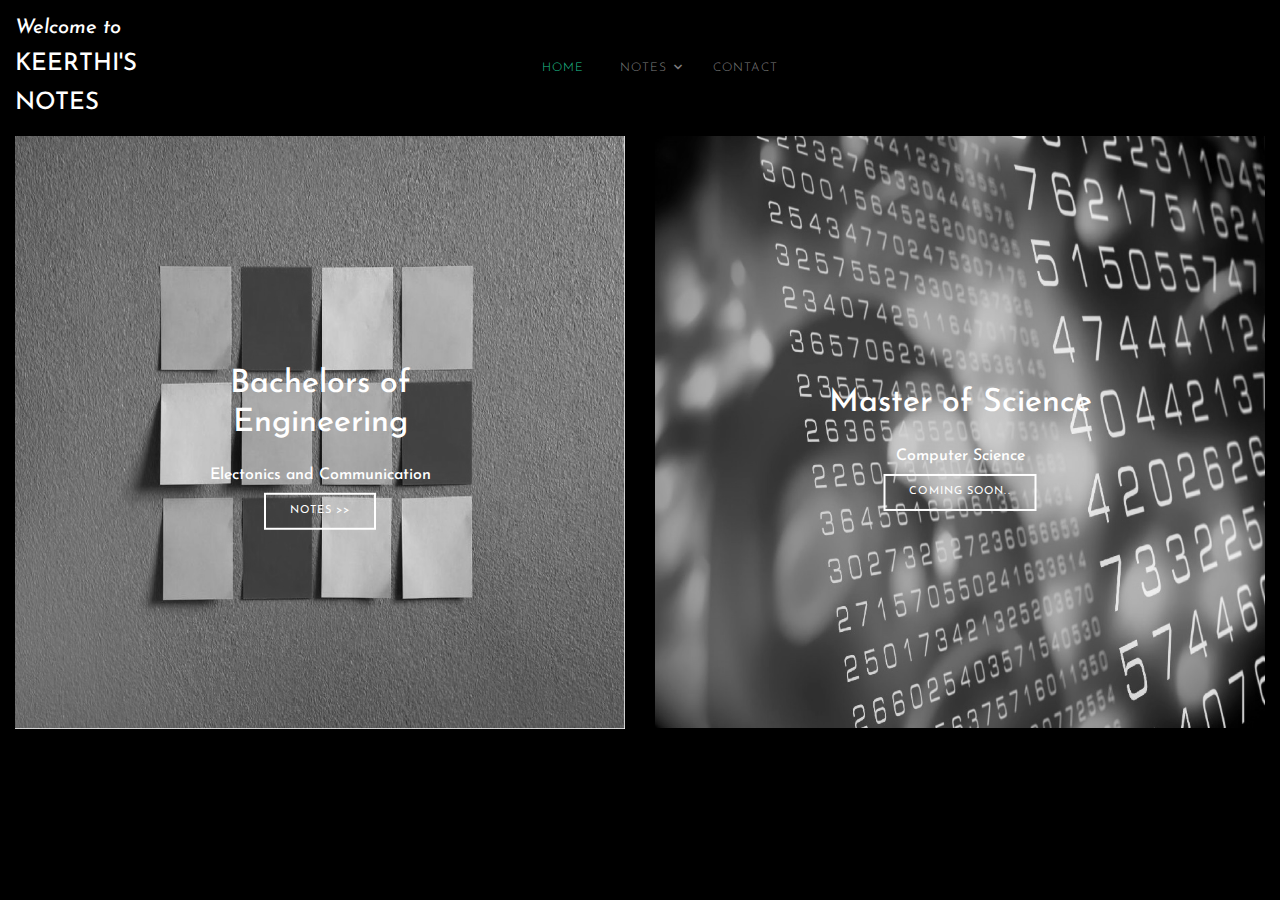
==== commit 3a9ec76b: "index page done" ====
--- a/templates/index.html
+++ b/templates/index.html
@@ -66,52 +66,30 @@
               <ul class="site-menu js-clone-nav mx-auto d-none d-lg-block">
                 <li class="active"><a href="/">Home</a></li>
                 <li class="has-children">
-                  <a href="/single">Gallery</a>
+                  <a href="/single">Notes</a>
                   <ul class="dropdown">
-                    <li><a href="#">Nature</a></li>
-                    <li><a href="#">Portrait</a></li>
-                    <li><a href="#">People</a></li>
-                    <li><a href="#">Architecture</a></li>
-                    <li><a href="#">Animals</a></li>
-                    <li><a href="#">Sports</a></li>
-                    <li><a href="#">Travel</a></li>
                     <li class="has-children">
-                      <a href="#">Sub Menu</a>
+                      <a href="#">Bachelors in Engg <div><small style="font-size:x-small;">Electronics & Communication</small></div></a>
                       <ul class="dropdown">
-                        <li><a href="#">Menu One</a></li>
-                        <li><a href="#">Menu Two</a></li>
-                        <li><a href="#">Menu Three</a></li>
+                        <li><a href="#">3<sup>rd</sup> semester</a></li>
+                        <li><a href="#">4<sup>th</sup> semester</a></li>
+                        <li><a href="#">5<sup>th</sup> semester</a></li>
+                        <li><a href="#">6<sup>th</sup> semester</a></li>
+                        <li><a href="#">7<sup>th</sup> semester</a></li>
+                        <li><a href="#">8<sup>th</sup> semester</a></li>
+                      </ul>
+                    </li>
+                    <li class="has-children">
+                      <a href="#">Masters in Science <div><small style="font-size:x-small;">Computer Science</small></div></a>
+                      <ul class="dropdown">
+                        <li><a href="#"><i>Coming Soon...</i></a></li>
                       </ul>
                     </li>
                   </ul>
                 </li>
-                <li><a href="/services">Services</a></li>
-                <li><a href="/about">About</a></li>
-                <li><a href="/templates/contact">Contact</a></li>
+                <li><a href="/contact">Contact</a></li>
               </ul>
             </nav>
-          </div>
-          
-          <div class="col-6 col-xl-2 text-right" data-aos="fade-down">
-            <div class="d-none d-xl-inline-block">
-              <ul class="site-menu js-clone-nav ml-auto list-unstyled d-flex text-right mb-0" data-class="social">
-                <li>
-                  <a href="#" class="pl-0 pr-3"><span class="icon-facebook"></span></a>
-                </li>
-                <li>
-                  <a href="#" class="pl-3 pr-3"><span class="icon-twitter"></span></a>
-                </li>
-                <li>
-                  <a href="#" class="pl-3 pr-3"><span class="icon-instagram"></span></a>
-                </li>
-                <li>
-                  <a href="#" class="pl-3 pr-3"><span class="icon-youtube-play"></span></a>
-                </li>
-              </ul>
-            </div>
-
-            <div class="d-inline-block d-xl-none ml-md-0 mr-auto py-3" style="position: relative; top: 3px;"><a href="#" class="site-menu-toggle js-menu-toggle text-black"><span class="icon-menu h3"></span></a></div>
-
           </div>
 
         </div>
@@ -123,111 +101,30 @@
 
     <div class="container-fluid" data-aos="fade" data-aos-delay="500">
       <div class="row">
-        <div class="col-lg-4">
+        <div class="col-lg-6">
 
           <div class="image-wrap-2">
             <div class="image-info">
-              <h2 class="mb-3">Nature</h2>
-              <a href="/single" class="btn btn-outline-white py-2 px-4">More Photos</a>
+              <h2 class="mb-4">Bachelors of Engineering</h2>
+              <h6 class="text-white h6">Electonics and Communication</h6>
+              <a href="/single" class="btn btn-outline-white py-2 px-4">Notes >></a>
             </div>
-            <img src="/static/images/img_1.jpg" alt="Image" class="img-fluid">
+            <img src="/static/images/BE-cover.jpg" alt="Image" class="img-fluid">
           </div>
 
         </div>
-        <div class="col-lg-4">
+        <div class="col-lg-6">
           <div class="image-wrap-2">
             <div class="image-info">
-              <h2 class="mb-3">Portrait</h2>
-              <a href="/single" class="btn btn-outline-white py-2 px-4">More Photos</a>
+              <h2 class="mb-4">Master of Science</h2>
+              <h6 class="text-white h6">Computer Science</h6>
+              <a href="/single" class="btn btn-outline-white py-2 px-4">Coming Soon..</a>
             </div>
-            <img src="/static/images/img_2.jpg" alt="Image" class="img-fluid">
+            <img src="/static/images/MS-cover.jpg" alt="Image" class="img-fluid">
           </div>
         </div>
-        <div class="col-lg-4">
-          <div class="image-wrap-2">
-            <div class="image-info">
-              <h2 class="mb-3">People</h2>
-              <a href="/single" class="btn btn-outline-white py-2 px-4">More Photos</a>
-            </div>
-            <img src="/static/images/img_3.jpg" alt="Image" class="img-fluid">
-          </div>
-        </div>
-
-        <div class="col-lg-4">
-          <div class="image-wrap-2">
-            <div class="image-info">
-              <h2 class="mb-3">Architecture</h2>
-              <a href="/single" class="btn btn-outline-white py-2 px-4">More Photos</a>
-            </div>
-            <img src="/static/images/img_4.jpg" alt="Image" class="img-fluid">
-          </div>
-        </div>
-
-        <div class="col-lg-4">
-          <div class="image-wrap-2">
-            <div class="image-info">
-              <h2 class="mb-3">Animals</h2>
-              <a href="/single" class="btn btn-outline-white py-2 px-4">More Photos</a>
-            </div>
-            <img src="/static/images/img_5.jpg" alt="Image" class="img-fluid">
-          </div>
-        </div>
-
-        <div class="col-lg-4">
-          <div class="image-wrap-2">
-            <div class="image-info">
-              <h2 class="mb-3">Sports</h2>
-              <a href="/single" class="btn btn-outline-white py-2 px-4">More Photos</a>
-            </div>
-            <img src="/static/images/img_6.jpg" alt="Image" class="img-fluid">
-          </div>
-        </div>
-
-        <div class="col-lg-4">
-          <div class="image-wrap-2">
-            <div class="image-info">
-              <h2 class="mb-3">Travel</h2>
-              <a href="/single" class="btn btn-outline-white py-2 px-4">More Photos</a>
-            </div>
-            <img src="/static/images/img_7.jpg" alt="Image" class="img-fluid">
-          </div>
-        </div>
-
-        <div class="col-lg-4">
-          <div class="image-wrap-2">
-            <div class="image-info">
-              <h2 class="mb-3">People</h2>
-              <a href="/single" class="btn btn-outline-white py-2 px-4">More Photos</a>
-            </div>
-            <img src="/static/images/img_3.jpg" alt="Image" class="img-fluid">
-          </div>
-        </div>
-
-        <div class="col-lg-4">
-          <div class="image-wrap-2">
-            <div class="image-info">
-              <h2 class="mb-3">Architecture</h2>
-              <a href="/single" class="btn btn-outline-white py-2 px-4">More Photos</a>
-            </div>
-            <img src="/static/images/img_4.jpg" alt="Image" class="img-fluid">
-          </div>
-        </div>
-
       </div>
     </div>
-    
-    <!-- <div class="footer py-4">
-      <div class="container-fluid text-center">
-        <p> -->
-          <!-- Link back to Colorlib can't be removed. Template is licensed under CC BY 3.0. -->
-          <!-- Copyright &copy;<script data-cfasync="false" src="/cdn-cgi/scripts/5c5dd728/cloudflare-static/email-decode.min.js"></script><script>document.write(new Date().getFullYear());</script> All rights reserved | This template is made with <i class="icon-heart-o" aria-hidden="true"></i> by <a href="https://colorlib.com" target="_blank" >Colorlib</a> -->
-          <!-- Link back to Colorlib can't be removed. Template is licensed under CC BY 3.0. -->
-        <!-- </p>
-      </div>
-    </div> -->
-
-    
-
     
     
   </div>
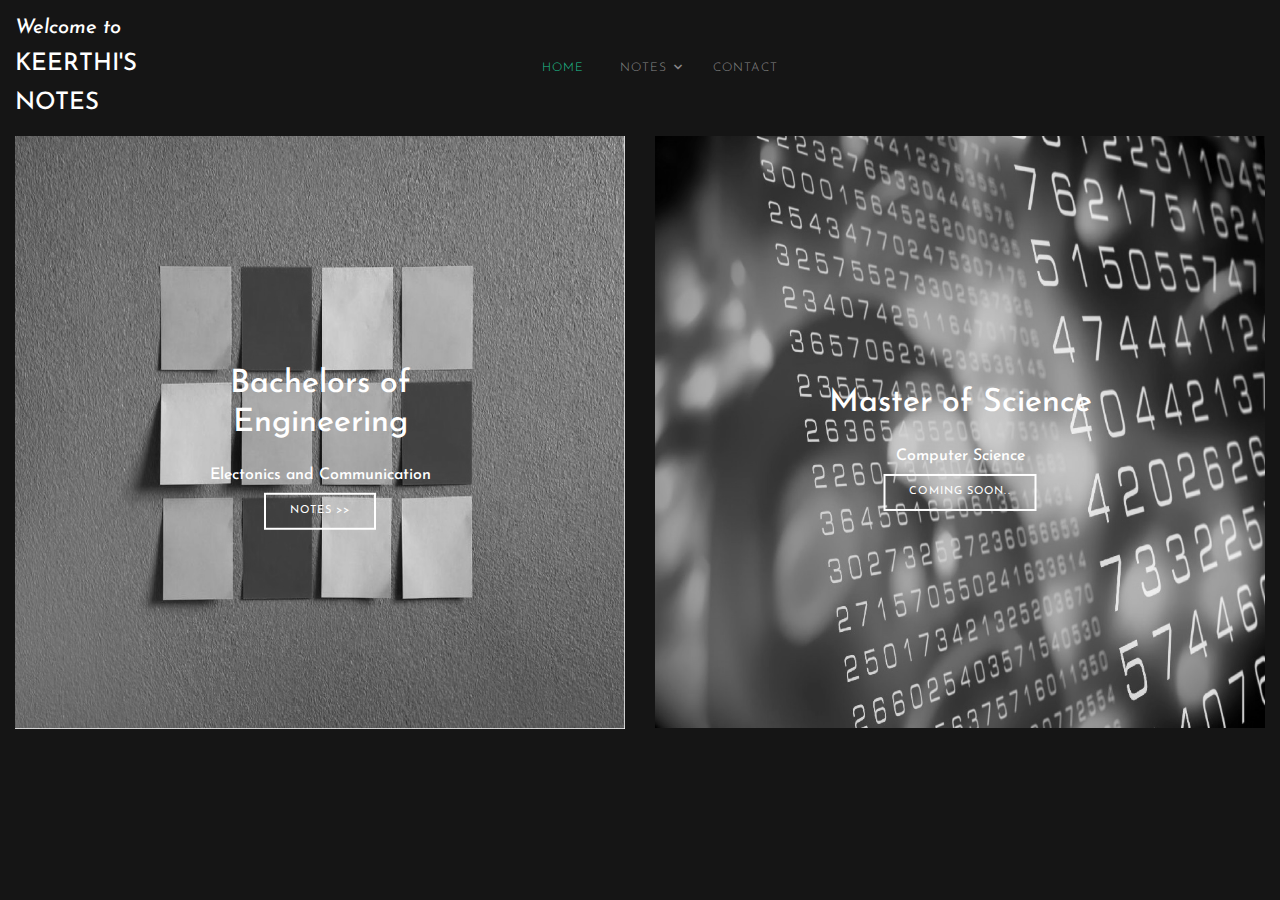
==== commit cda08eba: "layout for B.E page and dep files added" ====
--- a/templates/index.html
+++ b/templates/index.html
@@ -69,7 +69,7 @@
                   <a href="/single">Notes</a>
                   <ul class="dropdown">
                     <li class="has-children">
-                      <a href="#">Bachelors in Engg <div><small style="font-size:x-small;">Electronics & Communication</small></div></a>
+                      <a href="#">Bachelors of Engg <div><small style="font-size:x-small;">Electronics & Communication</small></div></a>
                       <ul class="dropdown">
                         <li><a href="#">3<sup>rd</sup> semester</a></li>
                         <li><a href="#">4<sup>th</sup> semester</a></li>
@@ -80,7 +80,7 @@
                       </ul>
                     </li>
                     <li class="has-children">
-                      <a href="#">Masters in Science <div><small style="font-size:x-small;">Computer Science</small></div></a>
+                      <a href="#">Masters of Science <div><small style="font-size:x-small;">Computer Science</small></div></a>
                       <ul class="dropdown">
                         <li><a href="#"><i>Coming Soon...</i></a></li>
                       </ul>
--- a/static/css/style.css
+++ b/static/css/style.css
@@ -4,7 +4,7 @@
   color: #777;
   font-weight: 300;
   font-size: 1rem;
-  background: #000; }
+  background: #151515; }
 
 ::-moz-selection {
   background: #000;
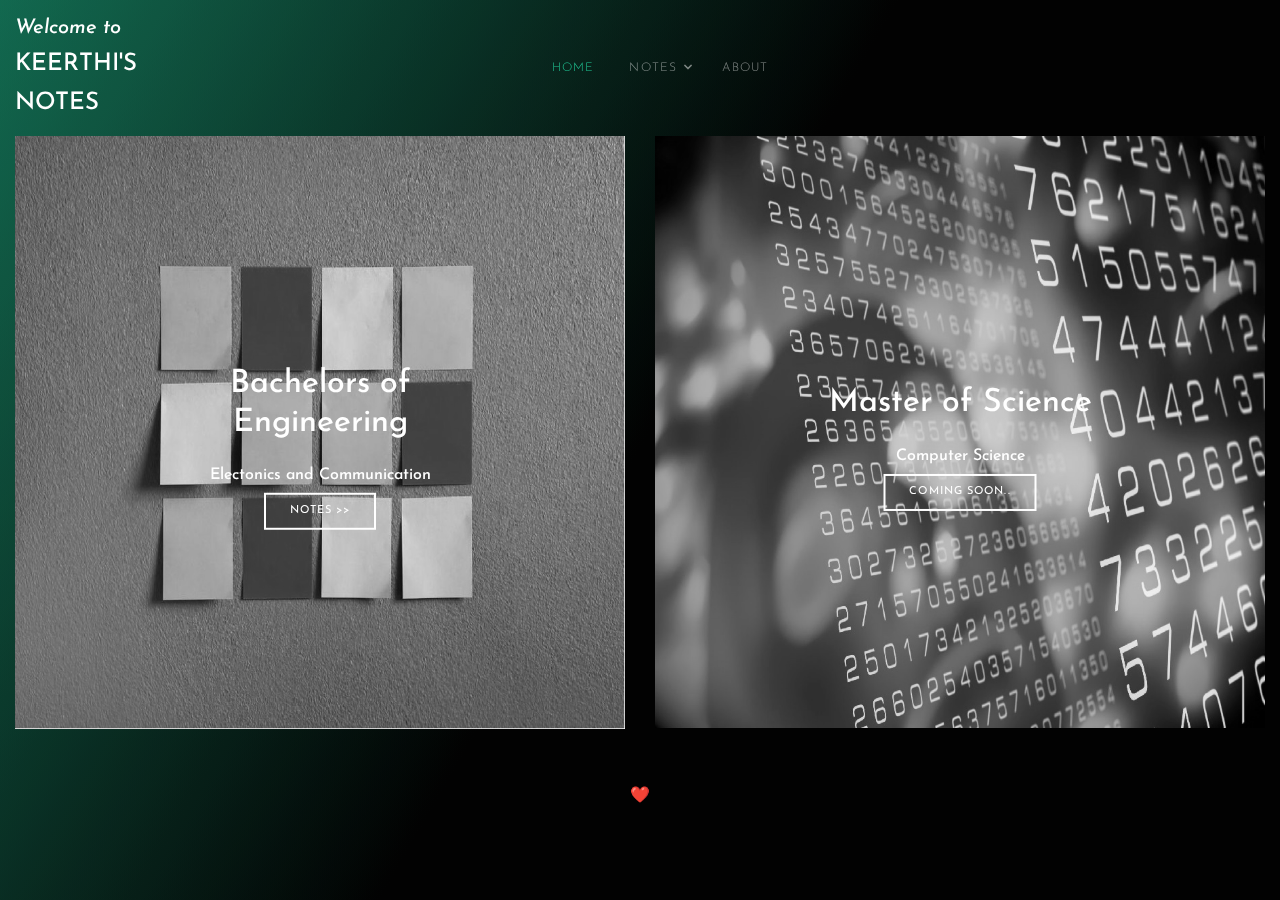
==== commit 468adf5e: "about sect & mobile responsive" ====
--- a/templates/index.html
+++ b/templates/index.html
@@ -15,9 +15,7 @@
   <link rel="stylesheet" href="/static/css/magnific-popup.css">
   <link rel="stylesheet" href="/static/css/jquery-ui.css">
   <link rel="stylesheet" href="/static/css/owl.carousel.min.css">
-  <link rel="stylesheet" href="/static/css/owl.theme.default.min.css">
-
-  <link rel="stylesheet" href="/static/css/lightgallery.min.css">    
+  <link rel="stylesheet" href="/static/css/owl.theme.default.min.css">   
 
   <link rel="stylesheet" href="/static/css/bootstrap-datepicker.css">
 
@@ -45,7 +43,9 @@
       </div>
       <div class="site-mobile-menu-body"></div>
     </div>
-    
+    <div class="bg"></div>
+<div class="bg bg2"></div>
+<div class="bg bg3"></div>
    
 
     <header class="site-navbar py-3" role="banner">
@@ -66,17 +66,17 @@
               <ul class="site-menu js-clone-nav mx-auto d-none d-lg-block">
                 <li class="active"><a href="/">Home</a></li>
                 <li class="has-children">
-                  <a href="/single">Notes</a>
+                  <a href="#">Notes</a>
                   <ul class="dropdown">
                     <li class="has-children">
-                      <a href="#">Bachelors of Engg <div><small style="font-size:x-small;">Electronics & Communication</small></div></a>
+                      <a href="/BE">Bachelors of Engg <div><small style="font-size:x-small;">Electronics & Communication</small></div></a>
                       <ul class="dropdown">
-                        <li><a href="#">3<sup>rd</sup> semester</a></li>
-                        <li><a href="#">4<sup>th</sup> semester</a></li>
-                        <li><a href="#">5<sup>th</sup> semester</a></li>
-                        <li><a href="#">6<sup>th</sup> semester</a></li>
-                        <li><a href="#">7<sup>th</sup> semester</a></li>
-                        <li><a href="#">8<sup>th</sup> semester</a></li>
+                        <li><a href="/BE/3">3<sup>rd</sup> semester</a></li>
+                        <li><a href="/BE/4">4<sup>th</sup> semester</a></li>
+                        <li><a href="/BE/5">5<sup>th</sup> semester</a></li>
+                        <li><a href="/BE/6">6<sup>th</sup> semester</a></li>
+                        <li><a href="/BE/7">7<sup>th</sup> semester</a></li>
+                        <li><a href="#" title="Coming Soon">8<sup>th</sup> semester</a></li>
                       </ul>
                     </li>
                     <li class="has-children">
@@ -87,7 +87,7 @@
                     </li>
                   </ul>
                 </li>
-                <li><a href="/contact">Contact</a></li>
+                <li><a href="/about">About</a></li>
               </ul>
             </nav>
           </div>
@@ -107,7 +107,7 @@
             <div class="image-info">
               <h2 class="mb-4">Bachelors of Engineering</h2>
               <h6 class="text-white h6">Electonics and Communication</h6>
-              <a href="/single" class="btn btn-outline-white py-2 px-4">Notes >></a>
+              <a href="/BE" class="btn btn-outline-white py-2 px-4">Notes >></a>
             </div>
             <img src="/static/images/BE-cover.jpg" alt="Image" class="img-fluid">
           </div>
@@ -118,11 +118,18 @@
             <div class="image-info">
               <h2 class="mb-4">Master of Science</h2>
               <h6 class="text-white h6">Computer Science</h6>
-              <a href="/single" class="btn btn-outline-white py-2 px-4">Coming Soon..</a>
+              <a href="#" class="btn btn-outline-white py-2 px-4">Coming Soon..</a>
             </div>
             <img src="/static/images/MS-cover.jpg" alt="Image" class="img-fluid">
           </div>
         </div>
+      </div>
+    </div>
+    <div class="footer py-4">
+      <div class="container-fluid text-center">
+        <p>
+          &#10084;
+        </p>
       </div>
     </div>
     
@@ -144,16 +151,10 @@
   <script src="/static/js/aos.js"></script>
 
   <script src="/static/js/picturefill.min.js"></script>
-  <script src="/static/js/lightgallery-all.min.js"></script>
   <script src="/static/js/jquery.mousewheel.min.js"></script>
 
   <script src="/static/js/main.js"></script>
   
-  <script>
-    $(document).ready(function(){
-      $('#lightgallery').lightGallery();
-    });
-  </script>
 
 </body>
 </html>--- a/static/css/style.css
+++ b/static/css/style.css
@@ -1239,8 +1239,213 @@
   -webkit-filter: grayscale(1);
   /* Webkit Nightlies & Chrome Canary */
   -webkit-transition: all .1s ease-in-out; }
+  
   img:hover {
     filter: none;
     -webkit-filter: grayscale(0);
     -webkit-transform: scale(1.01); }
 
+/* Sep */
+
+html {
+  height:100%;
+}
+
+body {
+  margin:0;
+}
+
+.bg {
+  animation:slide 3s ease-in-out infinite alternate;
+  background-image: linear-gradient(-60deg, rgb(0, 0, 0) 50%, #20c997 100%);
+  bottom:0;
+  left:-50%;
+  opacity:.5;
+  position:fixed;
+  right:-50%;
+  top:0;
+  z-index:-1;
+}
+
+.bg2 {
+  animation-direction:alternate-reverse;
+  animation-duration:4s;
+}
+
+.bg3 {
+  animation-duration:5s;
+}
+
+.content {
+  background-color:rgba(255,255,255,.8);
+  border-radius:.25em;
+  box-shadow:0 0 .25em rgba(0,0,0,.25);
+  box-sizing:border-box;
+  left:50%;
+  padding:10vmin;
+  position:fixed;
+  text-align:center;
+  top:50%;
+  transform:translate(-50%, -50%);
+}
+
+h1 {
+  font-family:monospace;
+}
+
+@keyframes slide {
+  0% {
+    transform:translateX(-25%);
+  }
+  100% {
+    transform:translateX(25%);
+  }
+}
+
+/* Sep */
+
+.blockquote-wrapper {
+  display: flex;
+  height: 100vh;
+  padding: 0 20px;
+}
+
+/* Blockquote main style */
+.blockquote {
+   position: relative;
+   font-family: 'Barlow Condensed', sans-serif;
+   max-width:fit-content;
+   margin: 80px auto;
+   align-self: center;
+}
+.blockquote span{
+  font-family: 'Abril Fatface', cursive;
+   position: relative; /* for pseudos */
+   color: #20c997;
+   font-size: 1.7rem;
+   font-weight: normal;
+   line-height: 1;
+   margin: 0;
+
+   padding: 5px;
+
+}
+
+/* Blockquote header */
+.blockquote h3 {
+   font-family: 'Abril Fatface', cursive;
+   position: relative; /* for pseudos */
+   color: #20c997;
+   font-size: 2.0rem;
+   font-weight: normal;
+   line-height: 1;
+   margin: 0;
+   border: 2px solid #fff;
+   border: solid 2px;
+   border-radius:20px;
+   padding: 25px;
+}
+
+/* Blockquote right double quotes */
+.blockquote h3:after {
+   content:"";
+   position: absolute;
+   border: 2px solid #20c997;
+   border-radius: 0 50px 0 0;
+   width: 60px;
+   height: 60px;
+   bottom: -62px;
+   left: 50px;
+   border-bottom: none;
+   border-left: none;
+   z-index: 3; 
+}
+
+.blockquote h3:before {
+   content:"";
+   position: absolute;
+   width: 80px;
+   border: 6px solid #151515;
+   bottom: -3px;
+   left: 50px;
+   z-index: 2;
+}
+
+/* increase header size after 600px */
+@media all and (min-width: 500px) {
+   .blockquote h3 {
+       font-size: 1.5rem;
+       line-height: 1.2;
+  }
+
+}
+
+/* Blockquote subheader */
+.blockquote h4 {
+   position: relative;
+   color: #ffffff;
+   font-size: 1.3rem;
+   font-weight: 400;
+   line-height: 1.2;
+   margin: 0;
+   padding-top: 15px;
+   z-index: 1;
+   margin-left:150px;
+   padding-left:12px;
+}
+
+
+.blockquote h4:first-letter {
+ margin-left:-12px;
+}
+
+
+.blockquote1 {
+  margin-top: 5%;
+	font-weight: 100;
+	font-size: 2rem;
+	max-width: 600px;
+	line-height: 1.4;
+	position: relative;
+	margin: 0;
+	padding: 2rem;
+  left: 5%;
+}
+
+.blockquote1:before,
+.blockquote1:after {
+	position: absolute;
+	color: #f1efe6;
+	font-size: 7rem;
+	width: 4rem;
+	height: 4rem;
+}
+
+.blockquote1:before {
+	content: '“';
+	left: -5rem;
+	top: -2rem;
+}
+
+.blockquote1:after {
+	content: '”';
+	right: -5rem;
+	bottom: 1rem;
+}
+
+.cite1 {
+	line-height: 3;
+	text-align: center;
+  margin-bottom: 5%;
+
+}
+
+@media only screen and (max-width: 500px) {
+  .blockquote1{
+    margin-top: 50%;
+  }
+
+  .blockquote{
+    margin-top: 70%;
+  }
+}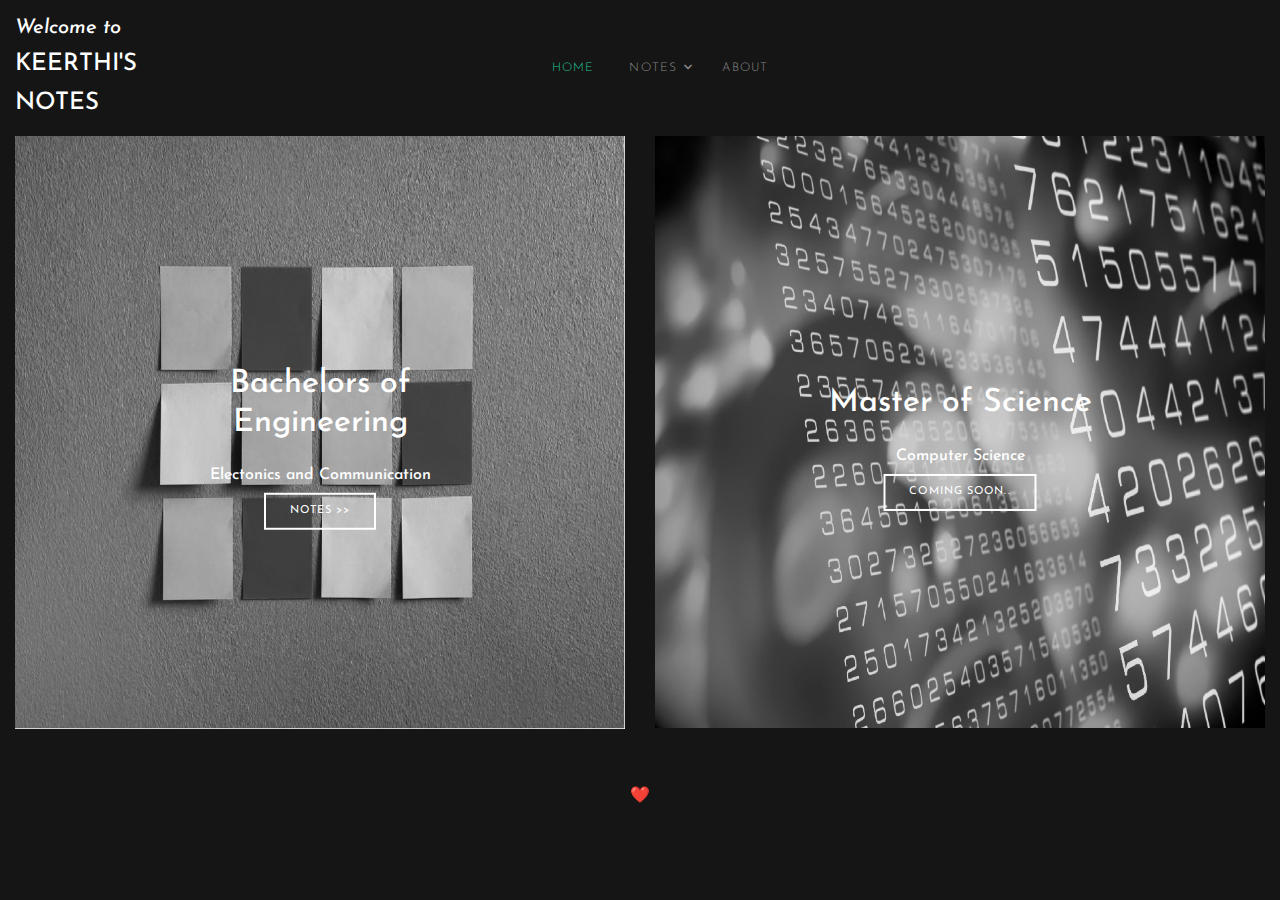
==== commit a4418cea: "link changes to gdrive embed" ====
--- a/templates/index.html
+++ b/templates/index.html
@@ -41,11 +41,11 @@
           
         </div>
       </div>
-      <div class="site-mobile-menu-body"></div>
+      <div class="site-mobile-menu-body" style="visibility: visible;color: aliceblue;">abcd</div>
     </div>
-    <div class="bg"></div>
+    <!-- <div class="bg"></div>
 <div class="bg bg2"></div>
-<div class="bg bg3"></div>
+<div class="bg bg3"></div> -->
    
 
     <header class="site-navbar py-3" role="banner">
--- a/static/css/style.css
+++ b/static/css/style.css
@@ -1333,7 +1333,6 @@
 
 /* Blockquote header */
 .blockquote h3 {
-   font-family: 'Abril Fatface', cursive;
    position: relative; /* for pseudos */
    color: #20c997;
    font-size: 2.0rem;
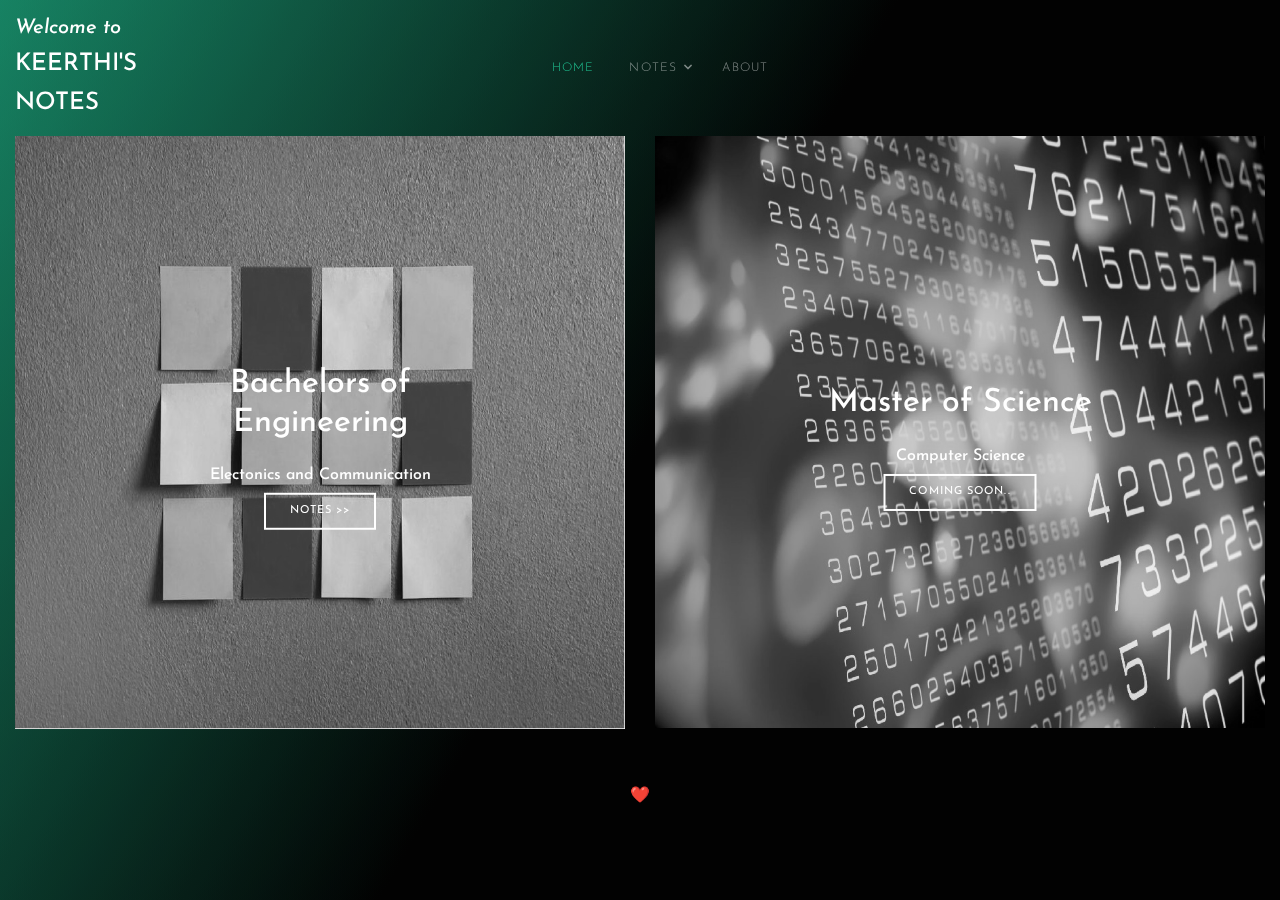
==== commit eab5c9a7: "minor style changes" ====
--- a/templates/index.html
+++ b/templates/index.html
@@ -41,11 +41,11 @@
           
         </div>
       </div>
-      <div class="site-mobile-menu-body" style="visibility: visible;color: aliceblue;">abcd</div>
+      <div class="site-mobile-menu-body"></div>
     </div>
-    <!-- <div class="bg"></div>
+    <div class="bg"></div>
 <div class="bg bg2"></div>
-<div class="bg bg3"></div> -->
+<div class="bg bg3"></div>
    
 
     <header class="site-navbar py-3" role="banner">
--- a/static/css/style.css
+++ b/static/css/style.css
@@ -1257,7 +1257,7 @@
 
 .bg {
   animation:slide 3s ease-in-out infinite alternate;
-  background-image: linear-gradient(-60deg, rgb(0, 0, 0) 50%, #20c997 100%);
+  background-image: linear-gradient(-60deg, rgb(0, 0, 0) 50%, #20c997 90%);
   bottom:0;
   left:-50%;
   opacity:.5;
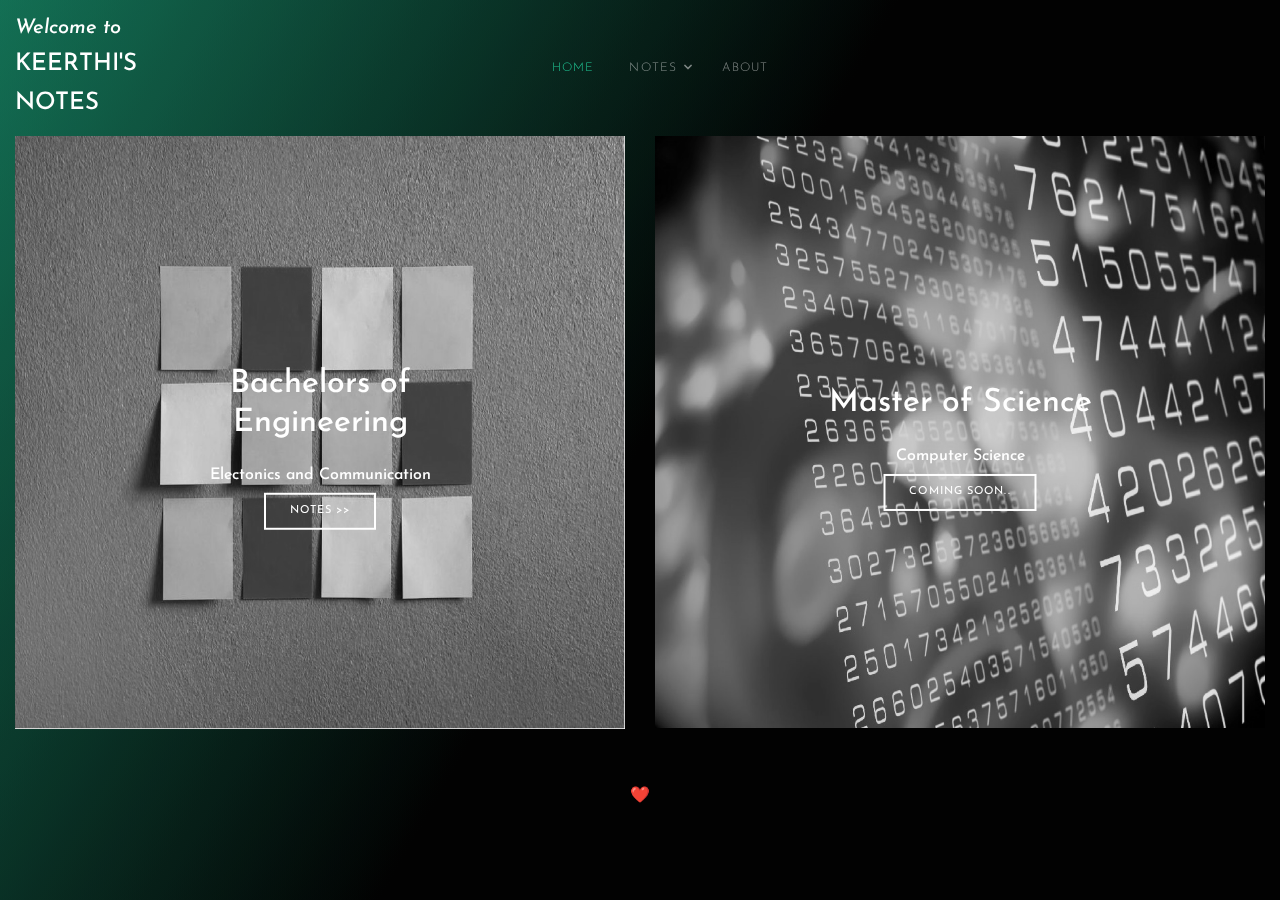
==== commit a8bee5f5: "mobile navbar" ====
--- a/templates/index.html
+++ b/templates/index.html
@@ -41,7 +41,10 @@
           
         </div>
       </div>
-      <div class="site-mobile-menu-body"></div>
+      <div class="site-mobile-menu-body">
+        <ul class="site-nav-wrap">
+        </ul>
+      </div>
     </div>
     <div class="bg"></div>
 <div class="bg bg2"></div>
@@ -91,7 +94,14 @@
               </ul>
             </nav>
           </div>
+          <div class="col-6 col-xl-2 text-right aos-init aos-animate" data-aos="fade-down">
+            <div class="d-inline-block d-xl-none ml-md-0 mr-auto py-3" style="position: relative; top: 3px;">
+              <a href="#" class="site-menu-toggle js-menu-toggle text-green active">
+                <span class="icon-menu h3"></span>
+              </a>
+            </div>
 
+          </div>
         </div>
       </div>
       
--- a/static/css/style.css
+++ b/static/css/style.css
@@ -1257,7 +1257,7 @@
 
 .bg {
   animation:slide 3s ease-in-out infinite alternate;
-  background-image: linear-gradient(-60deg, rgb(0, 0, 0) 50%, #20c997 90%);
+  background-image: linear-gradient(-60deg, rgb(0, 0, 0) 50%, #20c997 97%);
   bottom:0;
   left:-50%;
   opacity:.5;
@@ -1305,21 +1305,23 @@
 /* Sep */
 
 .blockquote-wrapper {
+  margin-top: -22%;
   display: flex;
-  height: 100vh;
+  height: 120vh;
   padding: 0 20px;
+  
 }
 
 /* Blockquote main style */
 .blockquote {
-   position: relative;
-   font-family: 'Barlow Condensed', sans-serif;
-   max-width:fit-content;
-   margin: 80px auto;
+   position: absolute;
+   margin-top: 0%;
+   margin-right: 40%;
+   max-width: fit-content;
    align-self: center;
 }
 .blockquote span{
-  font-family: 'Abril Fatface', cursive;
+  
    position: relative; /* for pseudos */
    color: #20c997;
    font-size: 1.7rem;
@@ -1369,14 +1371,8 @@
    left: 50px;
    z-index: 2;
 }
-
-/* increase header size after 600px */
-@media all and (min-width: 500px) {
-   .blockquote h3 {
-       font-size: 1.5rem;
-       line-height: 1.2;
-  }
-
+#keerthi-pic{
+  height: 50%;
 }
 
 /* Blockquote subheader */
@@ -1403,12 +1399,13 @@
   margin-top: 5%;
 	font-weight: 100;
 	font-size: 2rem;
-	max-width: 600px;
+	max-width: 500px;
 	line-height: 1.4;
 	position: relative;
 	margin: 0;
 	padding: 2rem;
   left: 5%;
+  margin-right: 20%;
 }
 
 .blockquote1:before,
@@ -1422,13 +1419,13 @@
 
 .blockquote1:before {
 	content: '“';
-	left: -5rem;
+	left: -4rem;
 	top: -2rem;
 }
 
 .blockquote1:after {
 	content: '”';
-	right: -5rem;
+	right: -4rem;
 	bottom: 1rem;
 }
 
@@ -1436,15 +1433,63 @@
 	line-height: 3;
 	text-align: center;
   margin-bottom: 5%;
+  padding-top: 5%;
 
 }
 
 @media only screen and (max-width: 500px) {
   .blockquote1{
-    margin-top: 50%;
+    margin-top: -600%;
+    padding-top: -500%;
+    font-size: 1.3rem;
+    width: 70%;
+    margin-left: 14%;
+    padding: 0%;
   }
 
   .blockquote{
-    margin-top: 70%;
+    margin-top: -350%;
+    vertical-align: top;
+  }
+  .blockquote h3{
+    font-size: 1.5rem;
+    
+  }
+    
+  
+  .keerthi-pic{
+    align-self: center;
+    width: 100%;
+    
+  }
+
+}
+
+@media only screen and (max-width: 800px) {
+  .blockquote-wrapper{
+    height: 100vh;
+    width: 100%;
+    
+  }
+  .blockquote{
+    margin-top: 60%;
+    width: 100%;
+  }
+  .blockquote h3{
+    font-size: 1.5rem;
+  }
+  .blockquote span{
+    font-size: 1.4rem;
+  }
+  .blockquote1{
+    margin-top: 60%;
+    width: 200%;
+    margin-left: 0%;
+  }
+  .cite1{
+    text-align: right;
+  }
+  .keerthi-pic{
+    width: 90%;
   }
 }